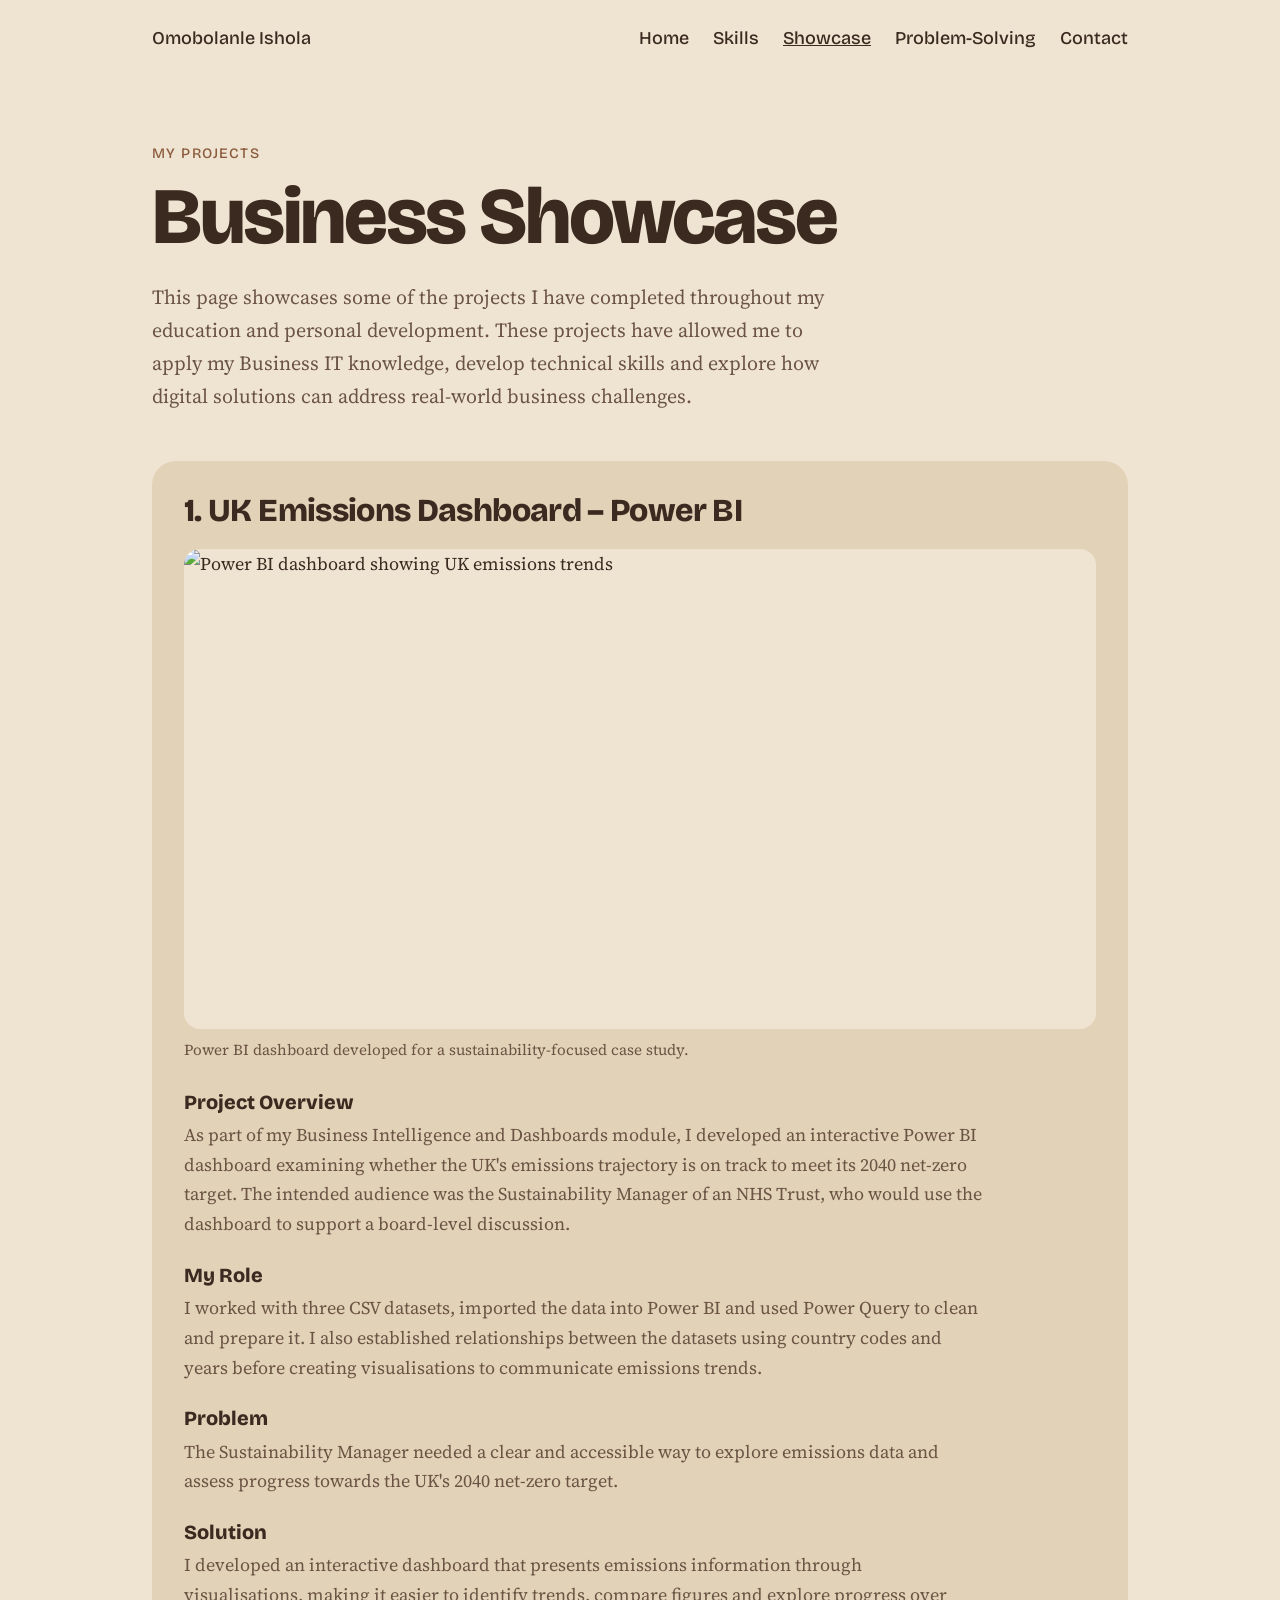
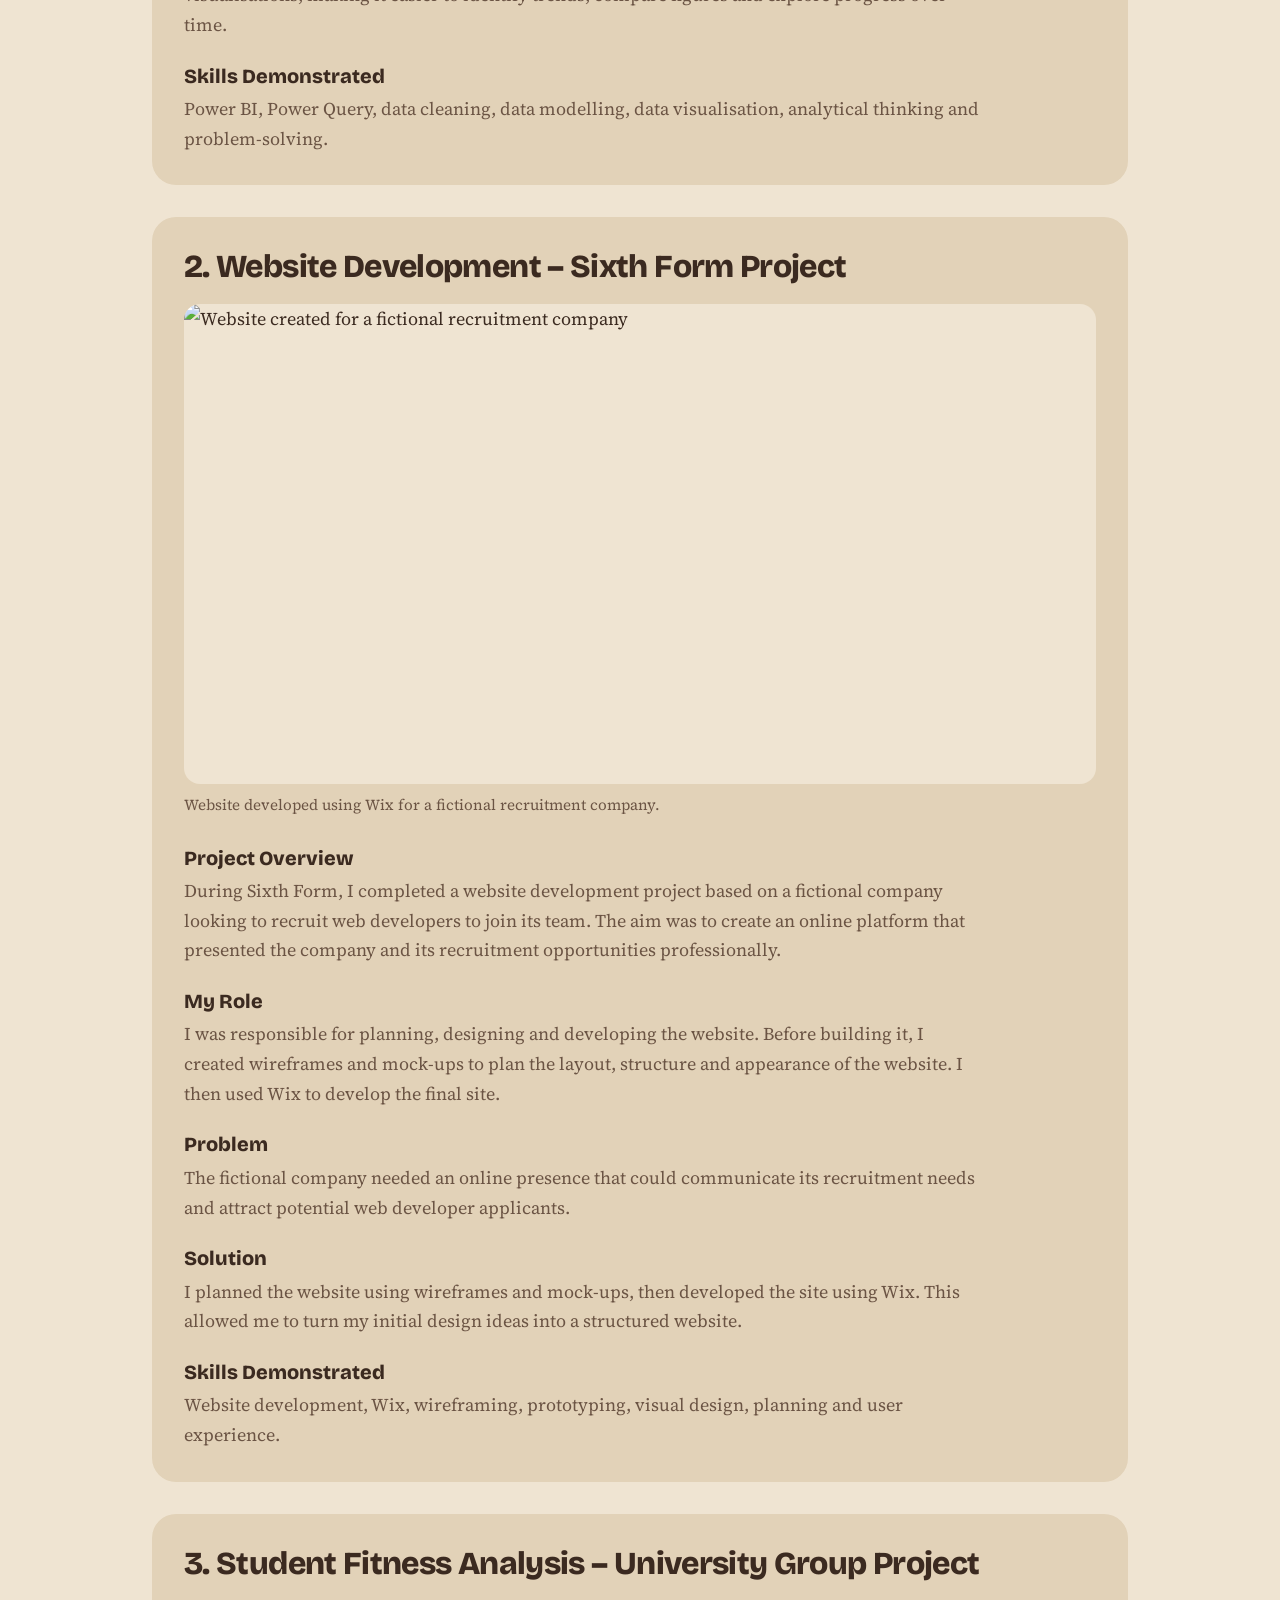
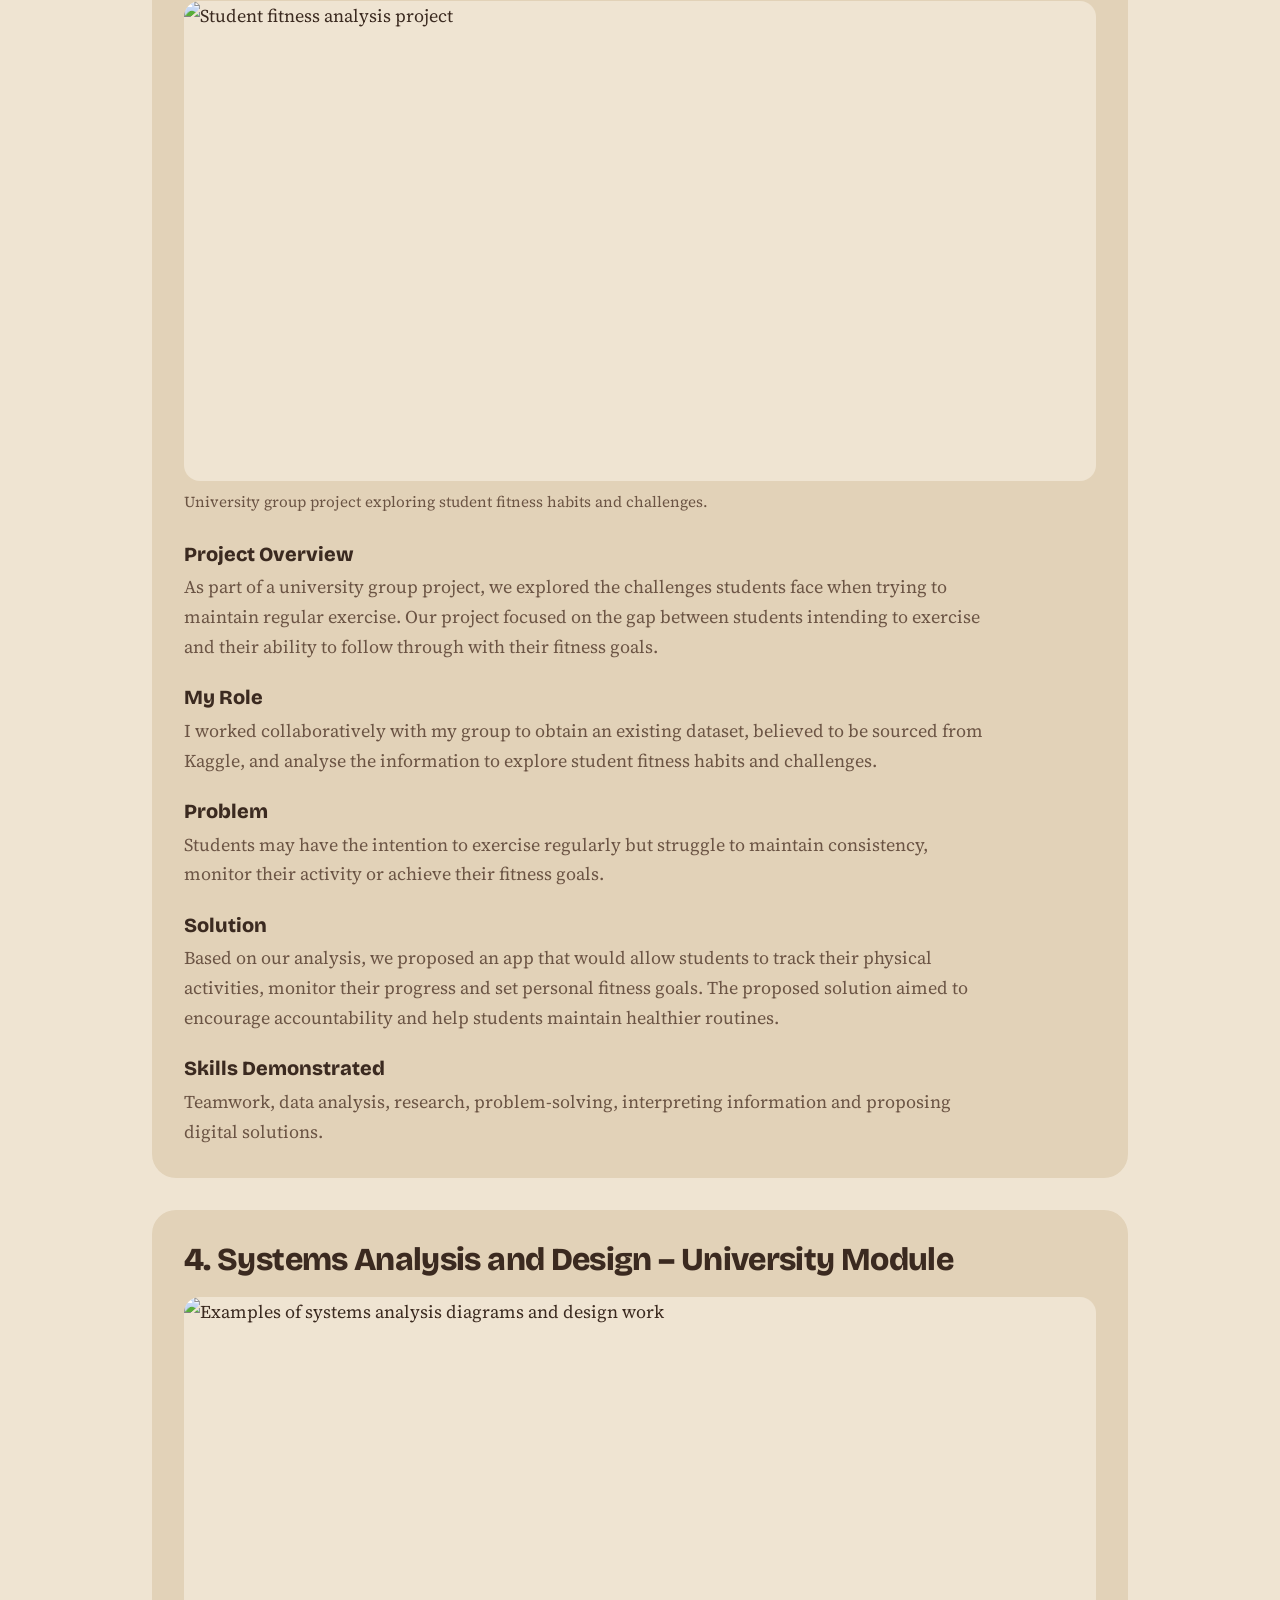
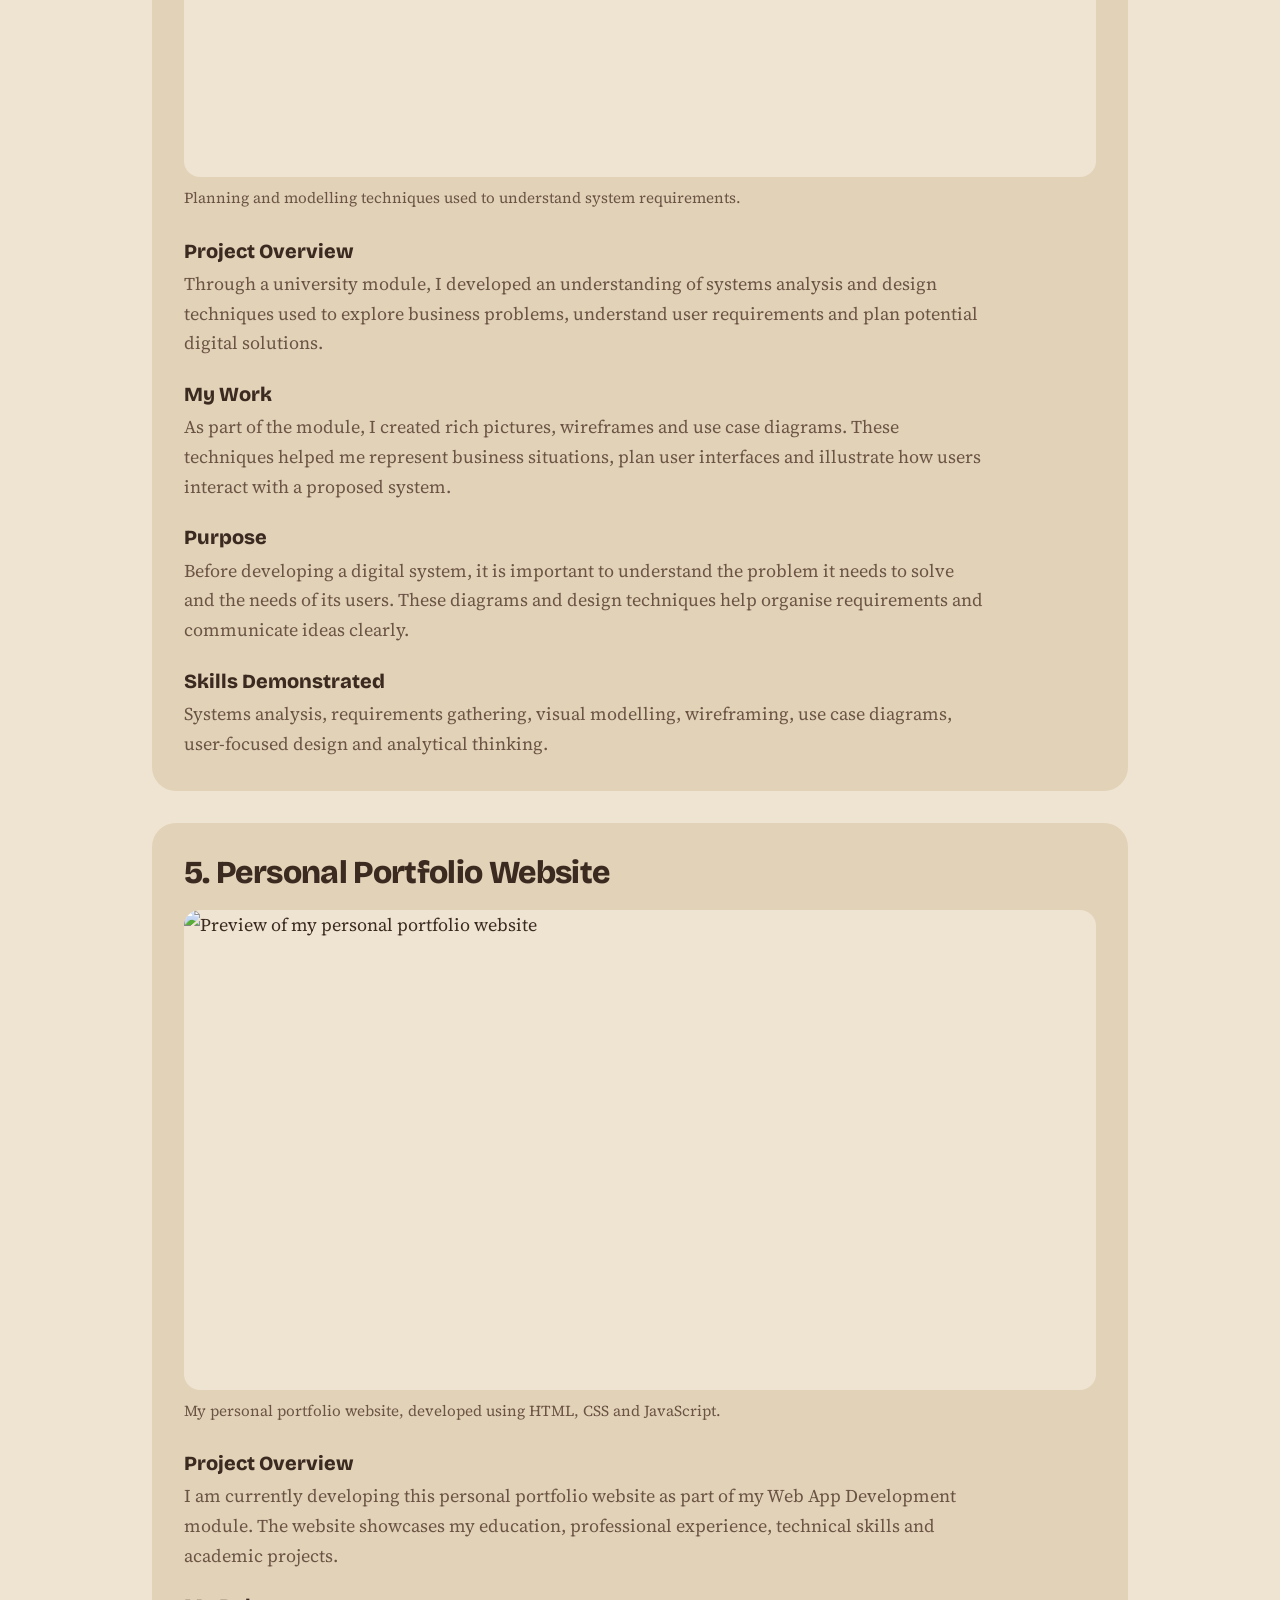
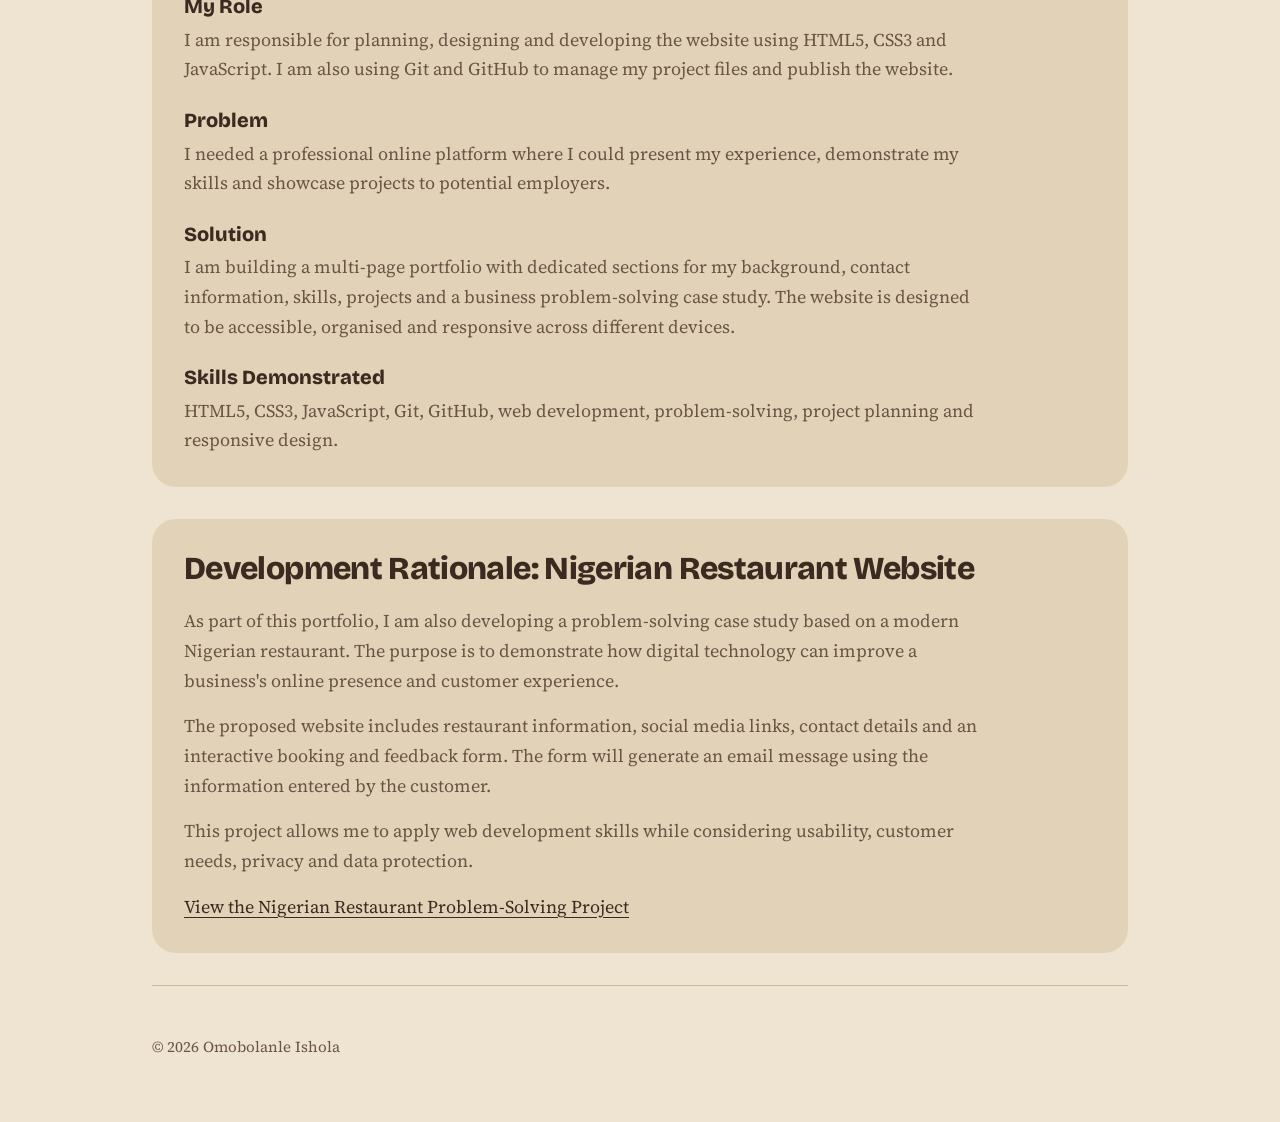
==== business-showcase.html @ e63791c3 "commit" ====
<!DOCTYPE html>
<html lang="en">
<head>
    <meta charset="UTF-8">
    <meta name="viewport" content="width=device-width, initial-scale=1.0">
    <meta name="description" content="A showcase of my Business IT projects, digital skills and development experience.">
    <title>Business Showcase | Omobolanle Ishola</title>
    <link rel="preconnect" href="https://fonts.googleapis.com">
    <link rel="preconnect" href="https://fonts.gstatic.com" crossorigin>
    <link rel="stylesheet" href="https://fonts.googleapis.com/css2?family=Bricolage+Grotesque:opsz,wght@12..96,500;12..96,800&amp;family=Source+Serif+4:opsz,wght@8..60,400;8..60,600&amp;display=swap">
    <link rel="stylesheet" href="css/style.css">
    <script src="js/portfolio.js" defer></script>
</head>

<body>
  <div class="wrap">

    <header class="site-header">
      <a href="index.html">Omobolanle Ishola</a>
      <nav aria-label="Main">
        <a href="index.html">Home</a>
        <a href="skills.html">Skills</a>
        <a href="business-showcase.html" aria-current="page">Showcase</a>
        <a href="problem-solving.html">Problem-Solving</a>
        <a href="contact.html">Contact</a>
      </nav>
    </header>

    <main class="showcase-page">

        <section class="showcase-intro">
            <p class="section-tag">MY PROJECTS</p>
            <h1>Business Showcase</h1>
            <p>
                This page showcases some of the projects I have completed
                throughout my education and personal development. These
                projects have allowed me to apply my Business IT knowledge,
                develop technical skills and explore how digital solutions
                can address real-world business challenges.
            </p>
        </section>

        <!-- PROJECT 1: POWER BI DASHBOARD -->
        <section class="project-card">
            <h2>1. UK Emissions Dashboard – Power BI</h2>

            <figure>
                <img src="images/emissions-dashboard.png"
                     alt="Power BI dashboard showing UK emissions trends">
                <figcaption>Power BI dashboard developed for a sustainability-focused case study.</figcaption>
            </figure>

            <h3>Project Overview</h3>
            <p>
                As part of my Business Intelligence and Dashboards module,
                I developed an interactive Power BI dashboard examining
                whether the UK's emissions trajectory is on track to meet
                its 2040 net-zero target. The intended audience was the
                Sustainability Manager of an NHS Trust, who would use the
                dashboard to support a board-level discussion.
            </p>

            <h3>My Role</h3>
            <p>
                I worked with three CSV datasets, imported the data into
                Power BI and used Power Query to clean and prepare it.
                I also established relationships between the datasets
                using country codes and years before creating visualisations
                to communicate emissions trends.
            </p>

            <h3>Problem</h3>
            <p>
                The Sustainability Manager needed a clear and accessible
                way to explore emissions data and assess progress towards
                the UK's 2040 net-zero target.
            </p>

            <h3>Solution</h3>
            <p>
                I developed an interactive dashboard that presents
                emissions information through visualisations, making it
                easier to identify trends, compare figures and explore
                progress over time.
            </p>

            <h3>Skills Demonstrated</h3>
            <p>
                Power BI, Power Query, data cleaning, data modelling,
                data visualisation, analytical thinking and problem-solving.
            </p>
        </section>


        <!-- PROJECT 2: SIXTH FORM WEBSITE -->
        <section class="project-card">
            <h2>2. Website Development – Sixth Form Project</h2>

            <figure>
                <img src="images/wix-website.png"
                     alt="Website created for a fictional recruitment company">
                <figcaption>Website developed using Wix for a fictional recruitment company.</figcaption>
            </figure>

            <h3>Project Overview</h3>
            <p>
                During Sixth Form, I completed a website development
                project based on a fictional company looking to recruit
                web developers to join its team. The aim was to create
                an online platform that presented the company and its
                recruitment opportunities professionally.
            </p>

            <h3>My Role</h3>
            <p>
                I was responsible for planning, designing and developing
                the website. Before building it, I created wireframes
                and mock-ups to plan the layout, structure and appearance
                of the website. I then used Wix to develop the final site.
            </p>

            <h3>Problem</h3>
            <p>
                The fictional company needed an online presence that
                could communicate its recruitment needs and attract
                potential web developer applicants.
            </p>

            <h3>Solution</h3>
            <p>
                I planned the website using wireframes and mock-ups,
                then developed the site using Wix. This allowed me to
                turn my initial design ideas into a structured website.
            </p>

            <h3>Skills Demonstrated</h3>
            <p>
                Website development, Wix, wireframing, prototyping,
                visual design, planning and user experience.
            </p>
        </section>


        <!-- PROJECT 3: STUDENT FITNESS ANALYSIS -->
        <section class="project-card">
            <h2>3. Student Fitness Analysis – University Group Project</h2>

            <figure>
                <img src="images/student-fitness-project.png"
                     alt="Student fitness analysis project">
                <figcaption>University group project exploring student fitness habits and challenges.</figcaption>
            </figure>

            <h3>Project Overview</h3>
            <p>
                As part of a university group project, we explored the
                challenges students face when trying to maintain regular
                exercise. Our project focused on the gap between students
                intending to exercise and their ability to follow through
                with their fitness goals.
            </p>

            <h3>My Role</h3>
            <p>
                I worked collaboratively with my group to obtain an
                existing dataset, believed to be sourced from Kaggle,
                and analyse the information to explore student fitness
                habits and challenges.
            </p>

            <h3>Problem</h3>
            <p>
                Students may have the intention to exercise regularly
                but struggle to maintain consistency, monitor their
                activity or achieve their fitness goals.
            </p>

            <h3>Solution</h3>
            <p>
                Based on our analysis, we proposed an app that would
                allow students to track their physical activities,
                monitor their progress and set personal fitness goals.
                The proposed solution aimed to encourage accountability
                and help students maintain healthier routines.
            </p>

            <h3>Skills Demonstrated</h3>
            <p>
                Teamwork, data analysis, research, problem-solving,
                interpreting information and proposing digital solutions.
            </p>
        </section>


        <!-- PROJECT 4: SYSTEMS ANALYSIS AND DESIGN -->
        <section class="project-card">
            <h2>4. Systems Analysis and Design – University Module</h2>

            <figure>
                <img src="images/systems-analysis.png"
                     alt="Examples of systems analysis diagrams and design work">
                <figcaption>Planning and modelling techniques used to understand system requirements.</figcaption>
            </figure>

            <h3>Project Overview</h3>
            <p>
                Through a university module, I developed an understanding
                of systems analysis and design techniques used to explore
                business problems, understand user requirements and plan
                potential digital solutions.
            </p>

            <h3>My Work</h3>
            <p>
                As part of the module, I created rich pictures, wireframes
                and use case diagrams. These techniques helped me
                represent business situations, plan user interfaces
                and illustrate how users interact with a proposed system.
            </p>

            <h3>Purpose</h3>
            <p>
                Before developing a digital system, it is important to
                understand the problem it needs to solve and the needs
                of its users. These diagrams and design techniques help
                organise requirements and communicate ideas clearly.
            </p>

            <h3>Skills Demonstrated</h3>
            <p>
                Systems analysis, requirements gathering, visual modelling,
                wireframing, use case diagrams, user-focused design
                and analytical thinking.
            </p>
        </section>


        <!-- PROJECT 5: PERSONAL PORTFOLIO -->
        <section class="project-card">
            <h2>5. Personal Portfolio Website</h2>

            <figure>
                <img src="images/portfolio-website.png"
                     alt="Preview of my personal portfolio website">
                <figcaption>My personal portfolio website, developed using HTML, CSS and JavaScript.</figcaption>
            </figure>

            <h3>Project Overview</h3>
            <p>
                I am currently developing this personal portfolio website
                as part of my Web App Development module. The website
                showcases my education, professional experience, technical
                skills and academic projects.
            </p>

            <h3>My Role</h3>
            <p>
                I am responsible for planning, designing and developing
                the website using HTML5, CSS3 and JavaScript. I am also
                using Git and GitHub to manage my project files and
                publish the website.
            </p>

            <h3>Problem</h3>
            <p>
                I needed a professional online platform where I could
                present my experience, demonstrate my skills and showcase
                projects to potential employers.
            </p>

            <h3>Solution</h3>
            <p>
                I am building a multi-page portfolio with dedicated
                sections for my background, contact information, skills,
                projects and a business problem-solving case study.
                The website is designed to be accessible, organised
                and responsive across different devices.
            </p>

            <h3>Skills Demonstrated</h3>
            <p>
                HTML5, CSS3, JavaScript, Git, GitHub, web development,
                problem-solving, project planning and responsive design.
            </p>
        </section>


        <!-- PROBLEM-SOLVING PAGE RATIONALE -->
        <section class="project-card">
            <h2>Development Rationale: Nigerian Restaurant Website</h2>

            <p>
                As part of this portfolio, I am also developing a
                problem-solving case study based on a modern Nigerian
                restaurant. The purpose is to demonstrate how digital
                technology can improve a business's online presence
                and customer experience.
            </p>

            <p>
                The proposed website includes restaurant information,
                social media links, contact details and an interactive
                booking and feedback form. The form will generate
                an email message using the information entered by
                the customer.
            </p>

            <p>
                This project allows me to apply web development skills
                while considering usability, customer needs, privacy
                and data protection.
            </p>

            <p>
                <a href="problem-solving.html">View the Nigerian Restaurant Problem-Solving Project</a>
            </p>
        </section>

    </main>

    <footer class="site-footer">
        <p>&copy; 2026 Omobolanle Ishola</p>
    </footer>

  </div>
</body>
</html>
---- css/style.css ----
/* ==========================================================
   style.css – shared stylesheet for all five pages
   Omobolanle Ishola – Web App Development portfolio
   Palette: brown and beige
   ========================================================== */

/* ---------- 1. Design tokens (colours and fonts) ---------- */
:root {
  --bg: #EFE4D2;      /* beige page background */
  --panel: #E2D2B8;   /* darker beige for highlighted blocks */
  --ink: #3B2A20;     /* dark brown text */
  --muted: #6B5444;   /* mid brown for secondary text */
  --line: #CDB99A;    /* tan dividers */
  --accent: #8B5A3C;  /* warm brown for hover and highlights */
  --display: "Bricolage Grotesque", "Helvetica Neue", Arial, sans-serif;
  --body: "Source Serif 4", Georgia, serif;
}

/* ---------- 2. Base styles ---------- */
*, *::before, *::after { box-sizing: border-box; }
html { scroll-behavior: smooth; }
body {
  margin: 0;
  background: var(--bg);
  color: var(--ink);
  font-family: var(--body);
  font-size: 1.125rem;
  line-height: 1.65;
}
a { color: inherit; }
/* Visible keyboard focus for accessibility */
a:focus-visible { outline: 3px solid var(--accent); outline-offset: 3px; }

/* Centred content column used on every page */
.wrap { max-width: 64rem; margin: 0 auto; padding: 0 1.5rem; }

/* ---------- 3. Header and navigation ---------- */
.site-header {
  display: flex;
  flex-wrap: wrap;
  justify-content: space-between;
  align-items: center;
  gap: 0.75rem 1.5rem;
  padding: 1.5rem 0;
  font-family: var(--display);
  font-weight: 500;
}
.site-header nav { display: flex; flex-wrap: wrap; gap: 0.5rem 1.5rem; }
.site-header a { text-decoration: none; }
.site-header a:hover,
.site-header a[aria-current="page"] { text-decoration: underline; }

/* ---------- 4. Hero (top of Home page) ---------- */
.hero {
  display: grid;
  grid-template-columns: 1.4fr 1fr;
  gap: 3rem;
  align-items: center;
  padding: 4rem 0 5rem;
}
.hero h1 {
  font-family: var(--display);
  font-weight: 800;
  font-size: clamp(2.75rem, 8vw, 5.75rem);
  line-height: 1;
  letter-spacing: -0.03em;
  margin: 0 0 1.5rem;
}
.hero p { max-width: 34rem; margin: 0 0 2rem; color: var(--muted); font-size: 1.25rem; }

/* Portrait: brown circle behind a rounded photo */
.portrait { position: relative; height: 0; padding-bottom: 100%; }
.portrait::before {
  content: "";
  position: absolute;
  top: 0; left: 0; right: 0; bottom: 0;
  background: var(--accent);
  border-radius: 50%;
}
.portrait img {
  position: absolute;
  top: 8%; left: 8%;
  width: 86%; height: 86%;
  object-fit: cover;
  border-radius: 1.5rem;
}

/* ---------- 5. Buttons ---------- */
.btn {
  display: inline-block;
  font-family: var(--display);
  font-weight: 500;
  font-size: 1rem;
  background: var(--ink);
  color: var(--bg);
  padding: 0.85rem 1.5rem;
  border-radius: 999px;
  text-decoration: none;
}
.btn:hover { background: var(--accent); }
.btn-alt { background: transparent; color: var(--ink); border: 2px solid var(--ink); margin-left: 0.5rem; }
.btn-alt:hover { background: var(--panel); }

/* ---------- 6. Content sections ---------- */
section { padding: 3.5rem 0; border-top: 1px solid var(--line); }
h2 {
  font-family: var(--display);
  font-weight: 800;
  font-size: 2rem;
  line-height: 1.1;
  letter-spacing: -0.02em;
  margin: 0;
}
/* Two-column layout: heading on the left, content on the right */
.cols { display: grid; grid-template-columns: 1fr 2fr; gap: 3rem; }
.cols p { max-width: 38rem; margin: 0 0 1rem; }
.cols p:last-child { margin-bottom: 0; }

/* Interests list */
.item-list { list-style: none; margin: 0; padding: 0; }
.item-list li { padding: 1.25rem 0; border-bottom: 1px solid var(--line); }
.item-list li:first-child { padding-top: 0; }
.item-list li:last-child { border-bottom: 0; padding-bottom: 0; }
.item-list h3 { font-family: var(--display); font-weight: 800; font-size: 1.35rem; line-height: 1.2; margin: 0 0 0.4rem; }
.item-list p { margin: 0; color: var(--muted); }

/* Call-to-action block at the bottom of the Home page */
.cta { background: var(--panel); border-radius: 1.5rem; padding: 2.5rem; margin: 1rem 0 4rem; border-top: 0; }
.cta h2 { margin-bottom: 0.75rem; }
.cta p { margin: 0 0 1.5rem; max-width: 34rem; color: var(--muted); }

/* ---------- 7. Footer ---------- */
.site-footer { padding: 2rem 0 3rem; color: var(--muted); font-size: 0.95rem; border-top: 1px solid var(--line); }

/* ---------- 8. Responsive layout (phones and small tablets) ---------- */
@media (max-width: 760px) {
  .hero, .cols { grid-template-columns: 1fr; gap: 1.5rem; }
  .hero { padding-top: 2rem; }
  .portrait { max-width: 20rem; width: 100%; }
  .btn-alt { margin: 0.75rem 0 0; }
  .cta { padding: 1.75rem; }
}

/* Respect users who prefer reduced motion */
@media (prefers-reduced-motion: reduce) {
  html { scroll-behavior: auto; }
}

/* ==========================================================
   9. Problem-Solving page: restaurant case study
   ========================================================== */

/* Restaurant intro banner */
.brand-banner { display: flex; align-items: center; gap: 1.5rem; padding: 3rem 0 2.5rem; }
.brand-banner img { width: 6rem; height: 6rem; flex-shrink: 0; }
.brand-banner h1 { font-family: var(--display); font-weight: 800; font-size: clamp(2rem, 6vw, 3.5rem); line-height: 1.05; letter-spacing: -0.02em; margin: 0; }
.brand-banner p { margin: 0.5rem 0 0; color: var(--muted); }

/* Goals list and dietary tags */
.plain-list { margin: 0 0 1rem; padding-left: 1.25rem; max-width: 38rem; }
.price { font-family: var(--display); font-weight: 500; color: var(--accent); }
.tag { display: inline-block; font-family: var(--display); font-size: 0.8rem; font-weight: 500; border: 1px solid var(--ink); border-radius: 999px; padding: 0 0.6rem; margin-right: 0.35rem; }
.subhead { font-family: var(--display); font-weight: 800; font-size: 1.35rem; margin: 0 0 0.75rem; }

/* Contact details and social links */
.details { margin: 0 0 1.5rem; }
.details dt { font-family: var(--display); font-weight: 500; }
.details dd { margin: 0 0 0.75rem; }
.social-links { list-style: none; margin: 0; padding: 0; display: flex; flex-wrap: wrap; gap: 0.75rem; }

/* Booking / feedback / enquiry form */
.form-panel { background: var(--panel); border-radius: 1.5rem; padding: 2rem; }
.form-panel label, .form-panel legend { display: block; font-family: var(--display); font-weight: 500; margin-bottom: 0.3rem; }
.form-panel input[type="text"], .form-panel input[type="email"], .form-panel input[type="date"],
.form-panel input[type="number"], .form-panel select, .form-panel textarea {
  width: 100%;
  font-family: var(--body);
  font-size: 1rem;
  color: var(--ink);
  background: var(--bg);
  border: 2px solid var(--ink);
  border-radius: 0.5rem;
  padding: 0.6rem 0.75rem;
}
.form-panel input:focus-visible, .form-panel select:focus-visible, .form-panel textarea:focus-visible { outline: 3px solid var(--accent); outline-offset: 2px; }
.field { margin-bottom: 1.25rem; }
.field-row { display: grid; grid-template-columns: repeat(3, 1fr); gap: 1rem; }
.check { display: flex; gap: 0.75rem; align-items: flex-start; }
.check input { margin-top: 0.45rem; }
.check label { font-family: var(--body); font-weight: 400; }
.form-errors { background: var(--bg); border: 2px solid var(--accent); border-radius: 0.5rem; padding: 0.75rem 1rem; margin-bottom: 1.25rem; }
.form-errors ul { margin: 0.4rem 0 0; padding-left: 1.25rem; }
.preview { background: var(--bg); border-radius: 0.5rem; padding: 1rem; white-space: pre-wrap; font-size: 0.95rem; margin-top: 1.25rem; }
button.btn { border: 0; cursor: pointer; }

/* Cookie reminder banner */
.cookie-banner { position: fixed; left: 0; right: 0; bottom: 0; background: var(--ink); color: var(--bg); padding: 1rem 1.5rem; z-index: 10; }
.cookie-banner .inner { max-width: 64rem; margin: 0 auto; display: flex; flex-wrap: wrap; gap: 1rem; align-items: center; justify-content: space-between; }
.cookie-banner p { margin: 0; font-size: 1rem; flex: 1 1 20rem; }
.cookie-banner button { font-family: var(--display); font-weight: 500; background: var(--bg); color: var(--ink); border: 0; border-radius: 999px; padding: 0.6rem 1.25rem; cursor: pointer; }
.cookie-banner[hidden] { display: none; }

@media (max-width: 760px) {
  .field-row { grid-template-columns: 1fr; }
  .brand-banner { flex-direction: column; align-items: flex-start; }
  .form-panel { padding: 1.25rem; }
}

/* Make sure the hidden attribute always hides an element, even one with a display rule */
[hidden] { display: none; }

/* ---------- 10. Skills page ---------- */
.skills-intro {
  padding: 4rem 0 5rem;
  border-top: 0;
}
.skills-intro .section-tag {
  margin: 0 0 0.75rem;
  color: var(--accent);
  font-family: var(--display);
  font-size: 0.9rem;
  font-weight: 500;
  letter-spacing: 0.08em;
}
.skills-intro h1 {
  margin: 0 0 1.5rem;
  font-family: var(--display);
  font-size: clamp(2.75rem, 8vw, 5rem);
  font-weight: 800;
  letter-spacing: -0.03em;
  line-height: 1;
}
.skills-intro > p:last-child {
  max-width: 42rem;
  margin: 0;
  color: var(--muted);
  font-size: 1.25rem;
}
.skills-section > h2 { margin-bottom: 1.5rem; }
.section-description { max-width: 38rem; margin: -0.5rem 0 1.5rem; color: var(--muted); }
.qualification-card,
.experience-card {
  padding: 1.5rem 0;
  border-bottom: 1px solid var(--line);
}
.qualification-card:first-of-type,
.experience-card:first-of-type { padding-top: 0; }
.qualification-card:last-child,
.experience-card:last-child { padding-bottom: 0; border-bottom: 0; }
.qualification-card h3,
.experience-card h3,
.certificate-card h3,
.technical-card h3 {
  margin: 0 0 0.4rem;
  font-family: var(--display);
  font-size: 1.35rem;
  font-weight: 800;
  line-height: 1.2;
}
.qualification-place { margin: 0 0 0.6rem; color: var(--accent); font-family: var(--display); font-size: 1rem; }
.qualification-card p:last-child,
.experience-card p:last-child { max-width: 42rem; margin-bottom: 0; color: var(--muted); }
.certificate-grid,
.technical-grid {
  display: grid;
  grid-template-columns: repeat(3, minmax(0, 1fr));
  gap: 1.25rem;
}
.certificate-card,
.technical-card {
  overflow: hidden;
  border-radius: 1rem;
  background: var(--panel);
}
.certificate-card { padding-bottom: 1.25rem; }
.certificate-card img {
  display: block;
  width: 100%;
  aspect-ratio: 4 / 3;
  object-fit: contain;
  background: var(--bg);
}
.certificate-card h3,
.certificate-card p,
.technical-card h3,
.technical-card p { margin-right: 1.25rem; margin-left: 1.25rem; }
.certificate-card h3,
.technical-card h3 { margin-top: 1.1rem; }
.certificate-card p,
.technical-card p { margin-top: 0.4rem; margin-bottom: 0; color: var(--muted); }
.technical-grid { grid-template-columns: repeat(2, minmax(0, 1fr)); }
.technical-card { padding: 0.25rem 0 1.25rem; }

/* Section reveal is enabled by portfolio.js and remains visible without JavaScript. */
.js .reveal {
  opacity: 0;
  transform: translateY(1rem);
  transition: opacity 500ms ease, transform 500ms ease;
}
.js .reveal.is-visible { opacity: 1; transform: none; }

@media (max-width: 760px) {
  .skills-intro { padding-top: 2rem; }
  .certificate-grid,
  .technical-grid { grid-template-columns: 1fr; }
}

@media (prefers-reduced-motion: reduce) {
  .js .reveal { opacity: 1; transform: none; transition: none; }
}

/* ---------- 11. Contact page ---------- */
.contact-intro {
  padding: 4rem 0 3rem;
  border-top: 0;
}
.contact-intro .section-tag {
  margin: 0 0 0.75rem;
  color: var(--accent);
  font-family: var(--display);
  font-size: 0.9rem;
  font-weight: 500;
  letter-spacing: 0.08em;
}
.contact-intro h1 {
  margin: 0 0 1.5rem;
  font-family: var(--display);
  font-size: clamp(2.75rem, 8vw, 5rem);
  font-weight: 800;
  letter-spacing: -0.03em;
  line-height: 1;
}
.contact-intro > p:last-child {
  max-width: 42rem;
  margin: 0;
  color: var(--muted);
  font-size: 1.25rem;
}
.contact-container {
  display: grid;
  grid-template-columns: repeat(3, minmax(0, 1fr));
  gap: 1.25rem;
  padding: 1rem 0 3.5rem;
  border-top: 0;
}
.contact-card {
  padding: 1.75rem;
  border-radius: 1rem;
  background: var(--panel);
}
.contact-icon {
  display: grid;
  width: 3rem;
  height: 3rem;
  margin-bottom: 1.25rem;
  place-items: center;
  border-radius: 50%;
  background: var(--ink);
  color: var(--bg);
  font-family: var(--display);
  font-size: 1.15rem;
  font-weight: 800;
}
.contact-card h2 {
  margin-bottom: 0.5rem;
  font-size: 1.5rem;
}
.contact-card p {
  min-height: 3.3em;
  margin: 0 0 1rem;
  color: var(--muted);
}
.contact-card a {
  display: inline-block;
  color: var(--ink);
  font-family: var(--display);
  font-weight: 500;
  text-underline-offset: 0.2em;
}
.contact-card a:hover { color: var(--accent); }
.contact-message {
  margin: 0 0 4rem;
  padding: 2.5rem;
  border-top: 0;
  border-radius: 1.5rem;
  background: var(--panel);
}
.contact-message h2 { margin-bottom: 0.75rem; }
.contact-message p { max-width: 38rem; margin: 0; color: var(--muted); }

@media (max-width: 760px) {
  .contact-intro { padding-top: 2rem; }
  .contact-container { grid-template-columns: 1fr; gap: 1rem; }
  .contact-card p { min-height: 0; }
  .contact-message { margin-bottom: 2.5rem; padding: 1.75rem; }
}

/* ---------- 12. Business showcase page ---------- */
.showcase-intro {
  padding: 4rem 0 3rem;
  border-top: 0;
}
.showcase-intro .section-tag {
  margin: 0 0 0.75rem;
  color: var(--accent);
  font-family: var(--display);
  font-size: 0.9rem;
  font-weight: 500;
  letter-spacing: 0.08em;
}
.showcase-intro h1 {
  margin: 0 0 1.5rem;
  font-family: var(--display);
  font-size: clamp(2.75rem, 8vw, 5rem);
  font-weight: 800;
  letter-spacing: -0.03em;
  line-height: 1;
}
.showcase-intro > p:last-child {
  max-width: 42rem;
  margin: 0;
  color: var(--muted);
  font-size: 1.25rem;
}
.project-card {
  margin: 0 0 2rem;
  padding: 2rem;
  border: 0;
  border-radius: 1.5rem;
  background: var(--panel);
}
.project-card > h2 {
  margin-bottom: 1.25rem;
  font-size: clamp(1.5rem, 4vw, 2rem);
}
.project-card figure { margin: 0 0 1.75rem; }
.project-card figure img {
  display: block;
  width: 100%;
  max-height: 30rem;
  aspect-ratio: 16 / 9;
  border-radius: 1rem;
  background: var(--bg);
  object-fit: cover;
}
.project-card figcaption { margin-top: 0.5rem; color: var(--muted); font-size: 0.95rem; }
.project-card h3 {
  margin: 1.5rem 0 0.4rem;
  font-family: var(--display);
  font-size: 1.25rem;
  font-weight: 800;
  line-height: 1.2;
}
.project-card p { max-width: 50rem; margin: 0 0 1rem; color: var(--muted); }
.project-card > p:last-child { margin-bottom: 0; }
.project-card a { color: var(--ink); text-underline-offset: 0.2em; }
.project-card a:hover { color: var(--accent); }

@media (max-width: 760px) {
  .showcase-intro { padding-top: 2rem; }
  .project-card { margin-bottom: 1.25rem; padding: 1.25rem; border-radius: 1rem; }
  .project-card figure img { aspect-ratio: 4 / 3; }
}
/* ==========================================================
   style.css – shared stylesheet for all five pages
   Omobolanle Ishola – Web App Development portfolio
   Palette: brown and beige
   ========================================================== */

/* ---------- 1. Design tokens (colours and fonts) ---------- */
:root {
  --bg: #EFE4D2;      /* beige page background */
  --panel: #E2D2B8;   /* darker beige for highlighted blocks */
  --ink: #3B2A20;     /* dark brown text */
  --muted: #6B5444;   /* mid brown for secondary text */
  --line: #CDB99A;    /* tan dividers */
  --accent: #8B5A3C;  /* warm brown for hover and highlights */
  --display: "Bricolage Grotesque", "Helvetica Neue", Arial, sans-serif;
  --body: "Source Serif 4", Georgia, serif;
}

/* ---------- 2. Base styles ---------- */
*, *::before, *::after { box-sizing: border-box; }
html { scroll-behavior: smooth; }
body {
  margin: 0;
  background: var(--bg);
  color: var(--ink);
  font-family: var(--body);
  font-size: 1.125rem;
  line-height: 1.65;
}
a { color: inherit; }
/* Visible keyboard focus for accessibility */
a:focus-visible { outline: 3px solid var(--accent); outline-offset: 3px; }

/* Centred content column used on every page */
.wrap { max-width: 64rem; margin: 0 auto; padding: 0 1.5rem; }

/* ---------- 3. Header and navigation ---------- */
.site-header {
  display: flex;
  flex-wrap: wrap;
  justify-content: space-between;
  align-items: center;
  gap: 0.75rem 1.5rem;
  padding: 1.5rem 0;
  font-family: var(--display);
  font-weight: 500;
}
.site-header nav { display: flex; flex-wrap: wrap; gap: 0.5rem 1.5rem; }
.site-header a { text-decoration: none; }
.site-header a:hover,
.site-header a[aria-current="page"] { text-decoration: underline; }

/* ---------- 4. Hero (top of Home page) ---------- */
.hero {
  display: grid;
  grid-template-columns: 1.4fr 1fr;
  gap: 3rem;
  align-items: center;
  padding: 4rem 0 5rem;
}
.hero h1 {
  font-family: var(--display);
  font-weight: 800;
  font-size: clamp(2.75rem, 8vw, 5.75rem);
  line-height: 1;
  letter-spacing: -0.03em;
  margin: 0 0 1.5rem;
}
.hero p { max-width: 34rem; margin: 0 0 2rem; color: var(--muted); font-size: 1.25rem; }

/* Portrait: brown circle behind a rounded photo */
.portrait { position: relative; height: 0; padding-bottom: 100%; }
.portrait::before {
  content: "";
  position: absolute;
  top: 0; left: 0; right: 0; bottom: 0;
  background: var(--accent);
  border-radius: 50%;
}
.portrait img {
  position: absolute;
  top: 8%; left: 8%;
  width: 86%; height: 86%;
  object-fit: cover;
  border-radius: 1.5rem;
}

/* ---------- 5. Buttons ---------- */
.btn {
  display: inline-block;
  font-family: var(--display);
  font-weight: 500;
  font-size: 1rem;
  background: var(--ink);
  color: var(--bg);
  padding: 0.85rem 1.5rem;
  border-radius: 999px;
  text-decoration: none;
}
.btn:hover { background: var(--accent); }
.btn-alt { background: transparent; color: var(--ink); border: 2px solid var(--ink); margin-left: 0.5rem; }
.btn-alt:hover { background: var(--panel); }

/* ---------- 6. Content sections ---------- */
section { padding: 3.5rem 0; border-top: 1px solid var(--line); }
h2 {
  font-family: var(--display);
  font-weight: 800;
  font-size: 2rem;
  line-height: 1.1;
  letter-spacing: -0.02em;
  margin: 0;
}
/* Two-column layout: heading on the left, content on the right */
.cols { display: grid; grid-template-columns: 1fr 2fr; gap: 3rem; }
.cols p { max-width: 38rem; margin: 0 0 1rem; }
.cols p:last-child { margin-bottom: 0; }

/* Interests list */
.item-list { list-style: none; margin: 0; padding: 0; }
.item-list li { padding: 1.25rem 0; border-bottom: 1px solid var(--line); }
.item-list li:first-child { padding-top: 0; }
.item-list li:last-child { border-bottom: 0; padding-bottom: 0; }
.item-list h3 { font-family: var(--display); font-weight: 800; font-size: 1.35rem; line-height: 1.2; margin: 0 0 0.4rem; }
.item-list p { margin: 0; color: var(--muted); }

/* Call-to-action block at the bottom of the Home page */
.cta { background: var(--panel); border-radius: 1.5rem; padding: 2.5rem; margin: 1rem 0 4rem; border-top: 0; }
.cta h2 { margin-bottom: 0.75rem; }
.cta p { margin: 0 0 1.5rem; max-width: 34rem; color: var(--muted); }

/* ---------- 7. Footer ---------- */
.site-footer { padding: 2rem 0 3rem; color: var(--muted); font-size: 0.95rem; border-top: 1px solid var(--line); }

/* ---------- 8. Responsive layout (phones and small tablets) ---------- */
@media (max-width: 760px) {
  .hero, .cols { grid-template-columns: 1fr; gap: 1.5rem; }
  .hero { padding-top: 2rem; }
  .portrait { max-width: 20rem; width: 100%; }
  .btn-alt { margin: 0.75rem 0 0; }
  .cta { padding: 1.75rem; }
}

/* Respect users who prefer reduced motion */
@media (prefers-reduced-motion: reduce) {
  html { scroll-behavior: auto; }
}

/* ==========================================================
   9. Problem-Solving page: restaurant case study
   ========================================================== */

/* Restaurant intro banner */
.brand-banner { display: flex; align-items: center; gap: 1.5rem; padding: 3rem 0 2.5rem; }
.brand-banner img { width: 6rem; height: 6rem; flex-shrink: 0; }
.brand-banner h1 { font-family: var(--display); font-weight: 800; font-size: clamp(2rem, 6vw, 3.5rem); line-height: 1.05; letter-spacing: -0.02em; margin: 0; }
.brand-banner p { margin: 0.5rem 0 0; color: var(--muted); }

/* Goals list and dietary tags */
.plain-list { margin: 0 0 1rem; padding-left: 1.25rem; max-width: 38rem; }
.price { font-family: var(--display); font-weight: 500; color: var(--accent); }
.tag { display: inline-block; font-family: var(--display); font-size: 0.8rem; font-weight: 500; border: 1px solid var(--ink); border-radius: 999px; padding: 0 0.6rem; margin-right: 0.35rem; }
.subhead { font-family: var(--display); font-weight: 800; font-size: 1.35rem; margin: 0 0 0.75rem; }

/* Contact details and social links */
.details { margin: 0 0 1.5rem; }
.details dt { font-family: var(--display); font-weight: 500; }
.details dd { margin: 0 0 0.75rem; }
.social-links { list-style: none; margin: 0; padding: 0; display: flex; flex-wrap: wrap; gap: 0.75rem; }

/* Booking / feedback / enquiry form */
.form-panel { background: var(--panel); border-radius: 1.5rem; padding: 2rem; }
.form-panel label, .form-panel legend { display: block; font-family: var(--display); font-weight: 500; margin-bottom: 0.3rem; }
.form-panel input[type="text"], .form-panel input[type="email"], .form-panel input[type="date"],
.form-panel input[type="number"], .form-panel select, .form-panel textarea {
  width: 100%;
  font-family: var(--body);
  font-size: 1rem;
  color: var(--ink);
  background: var(--bg);
  border: 2px solid var(--ink);
  border-radius: 0.5rem;
  padding: 0.6rem 0.75rem;
}
.form-panel input:focus-visible, .form-panel select:focus-visible, .form-panel textarea:focus-visible { outline: 3px solid var(--accent); outline-offset: 2px; }
.field { margin-bottom: 1.25rem; }
.field-row { display: grid; grid-template-columns: repeat(3, 1fr); gap: 1rem; }
.check { display: flex; gap: 0.75rem; align-items: flex-start; }
.check input { margin-top: 0.45rem; }
.check label { font-family: var(--body); font-weight: 400; }
.form-errors { background: var(--bg); border: 2px solid var(--accent); border-radius: 0.5rem; padding: 0.75rem 1rem; margin-bottom: 1.25rem; }
.form-errors ul { margin: 0.4rem 0 0; padding-left: 1.25rem; }
.preview { background: var(--bg); border-radius: 0.5rem; padding: 1rem; white-space: pre-wrap; font-size: 0.95rem; margin-top: 1.25rem; }
button.btn { border: 0; cursor: pointer; }

/* Cookie reminder banner */
.cookie-banner { position: fixed; left: 0; right: 0; bottom: 0; background: var(--ink); color: var(--bg); padding: 1rem 1.5rem; z-index: 10; }
.cookie-banner .inner { max-width: 64rem; margin: 0 auto; display: flex; flex-wrap: wrap; gap: 1rem; align-items: center; justify-content: space-between; }
.cookie-banner p { margin: 0; font-size: 1rem; flex: 1 1 20rem; }
.cookie-banner button { font-family: var(--display); font-weight: 500; background: var(--bg); color: var(--ink); border: 0; border-radius: 999px; padding: 0.6rem 1.25rem; cursor: pointer; }
.cookie-banner[hidden] { display: none; }

@media (max-width: 760px) {
  .field-row { grid-template-columns: 1fr; }
  .brand-banner { flex-direction: column; align-items: flex-start; }
  .form-panel { padding: 1.25rem; }
}

/* Make sure the hidden attribute always hides an element, even one with a display rule */
[hidden] { display: none; }
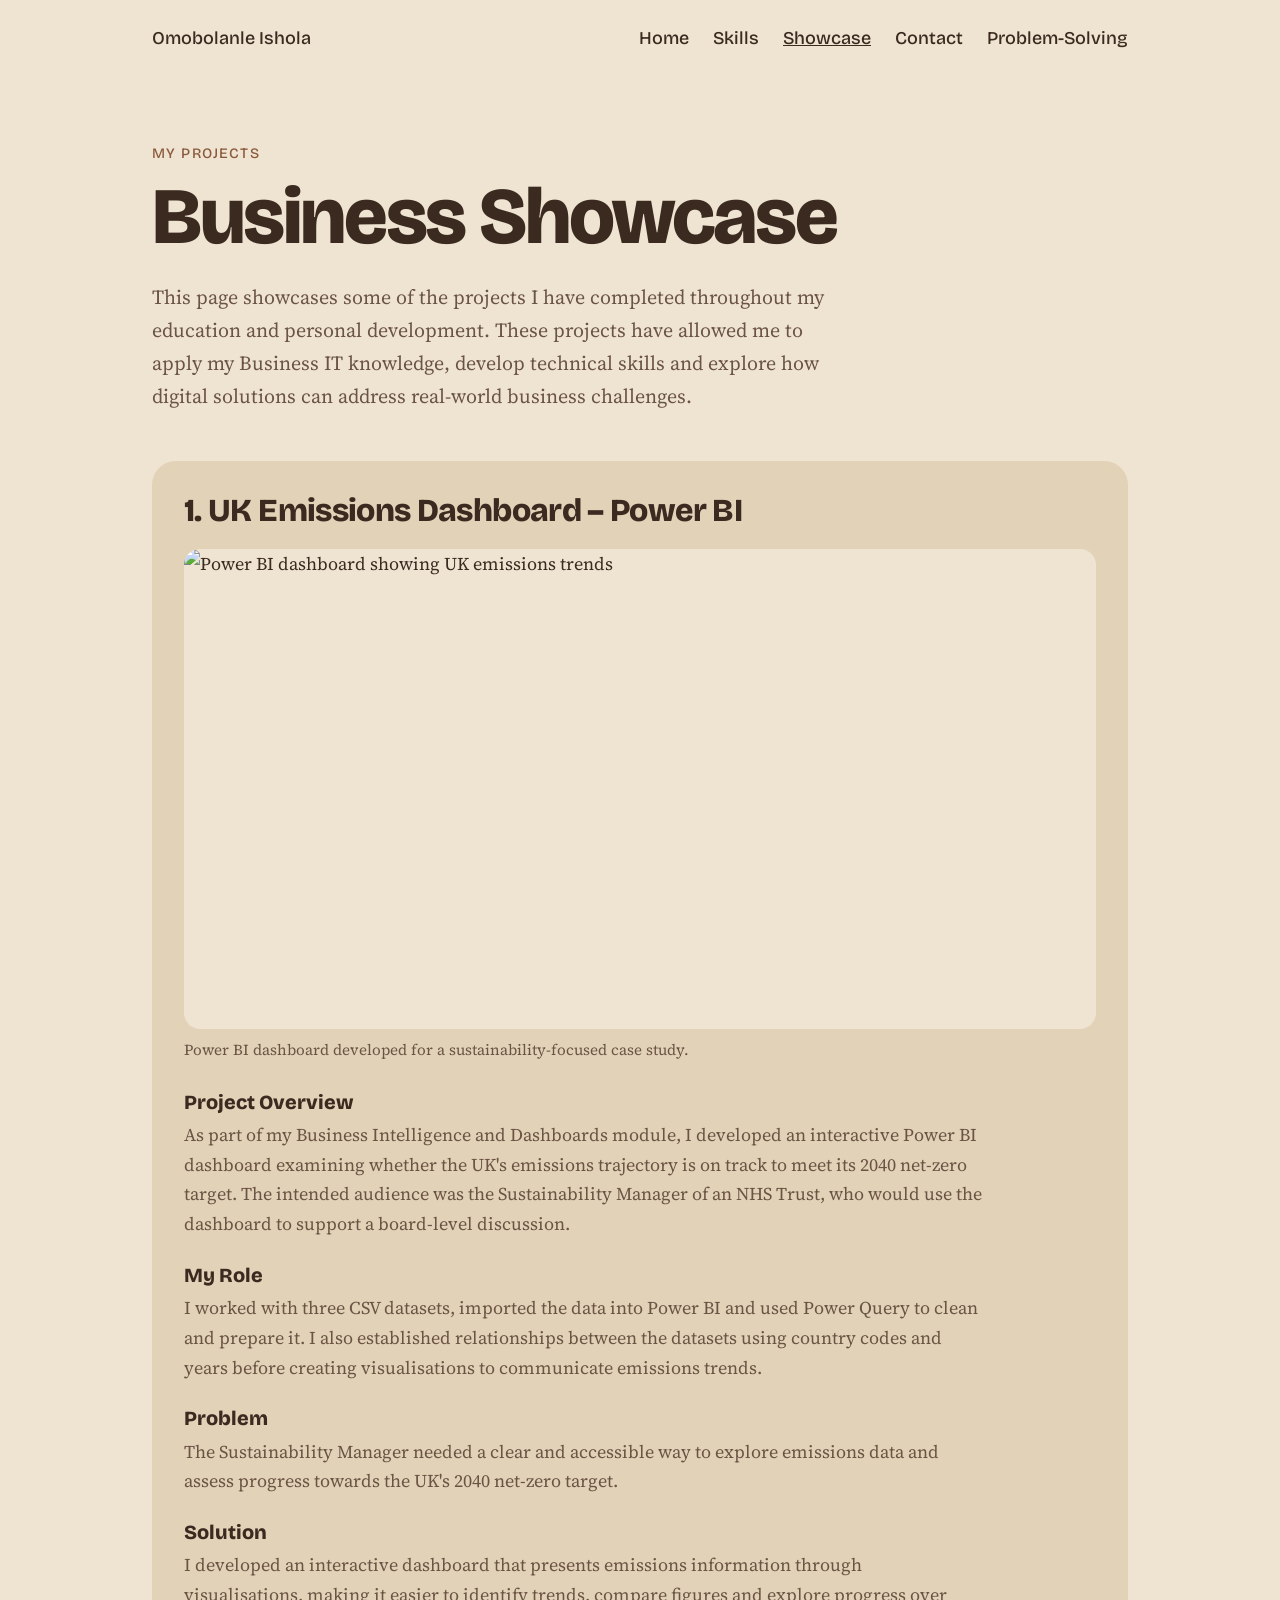
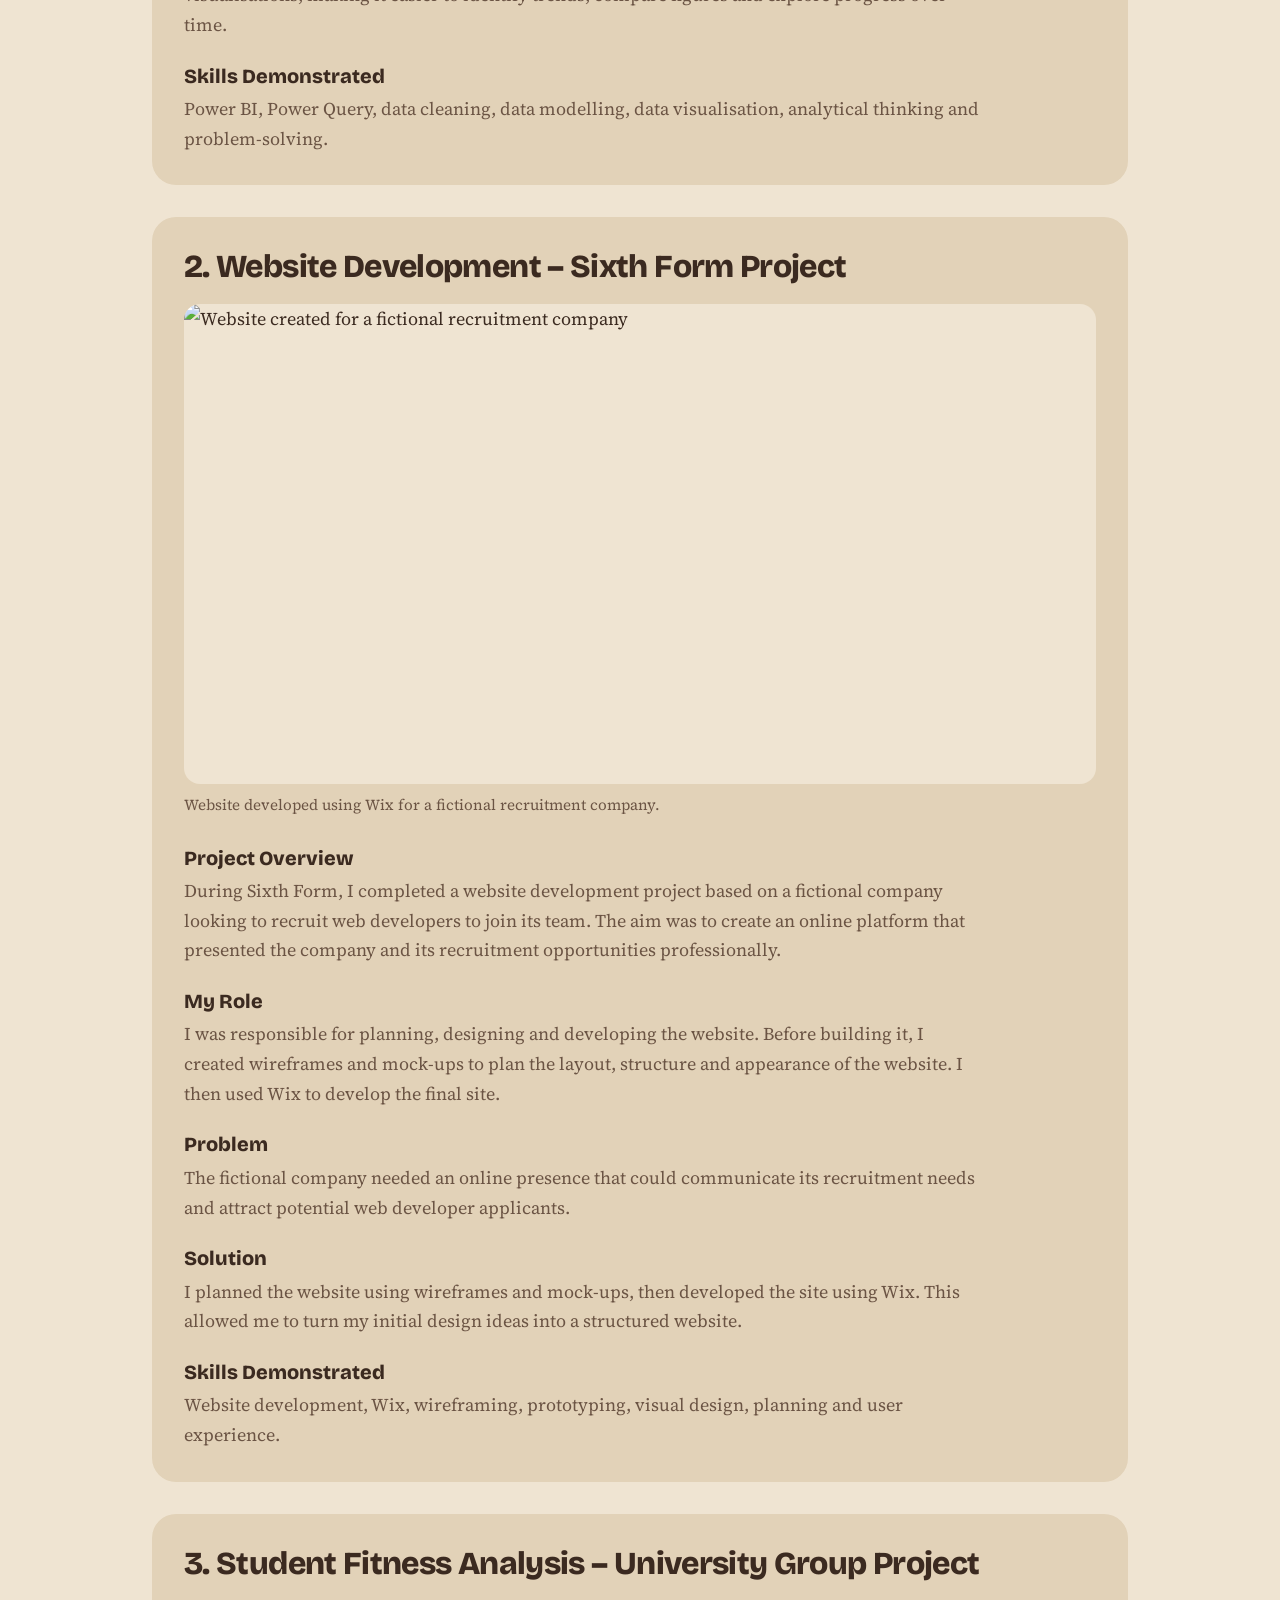
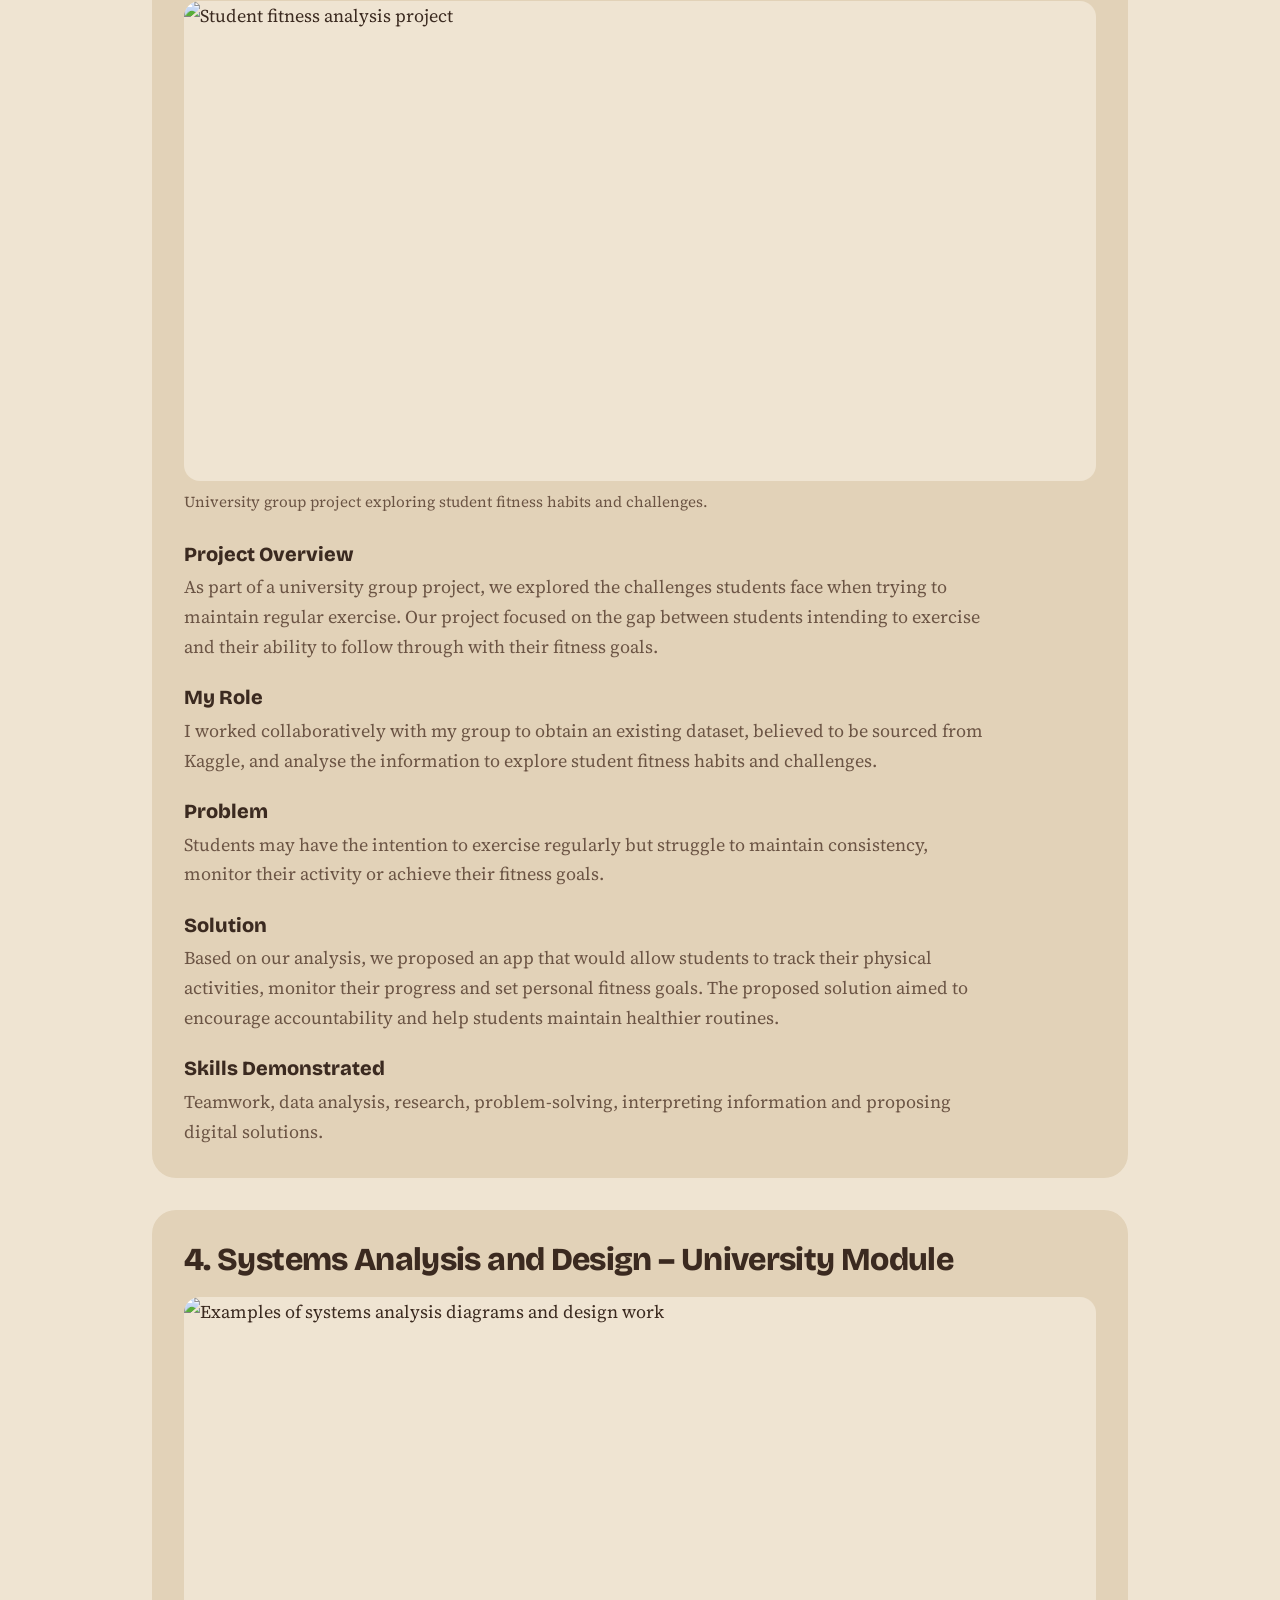
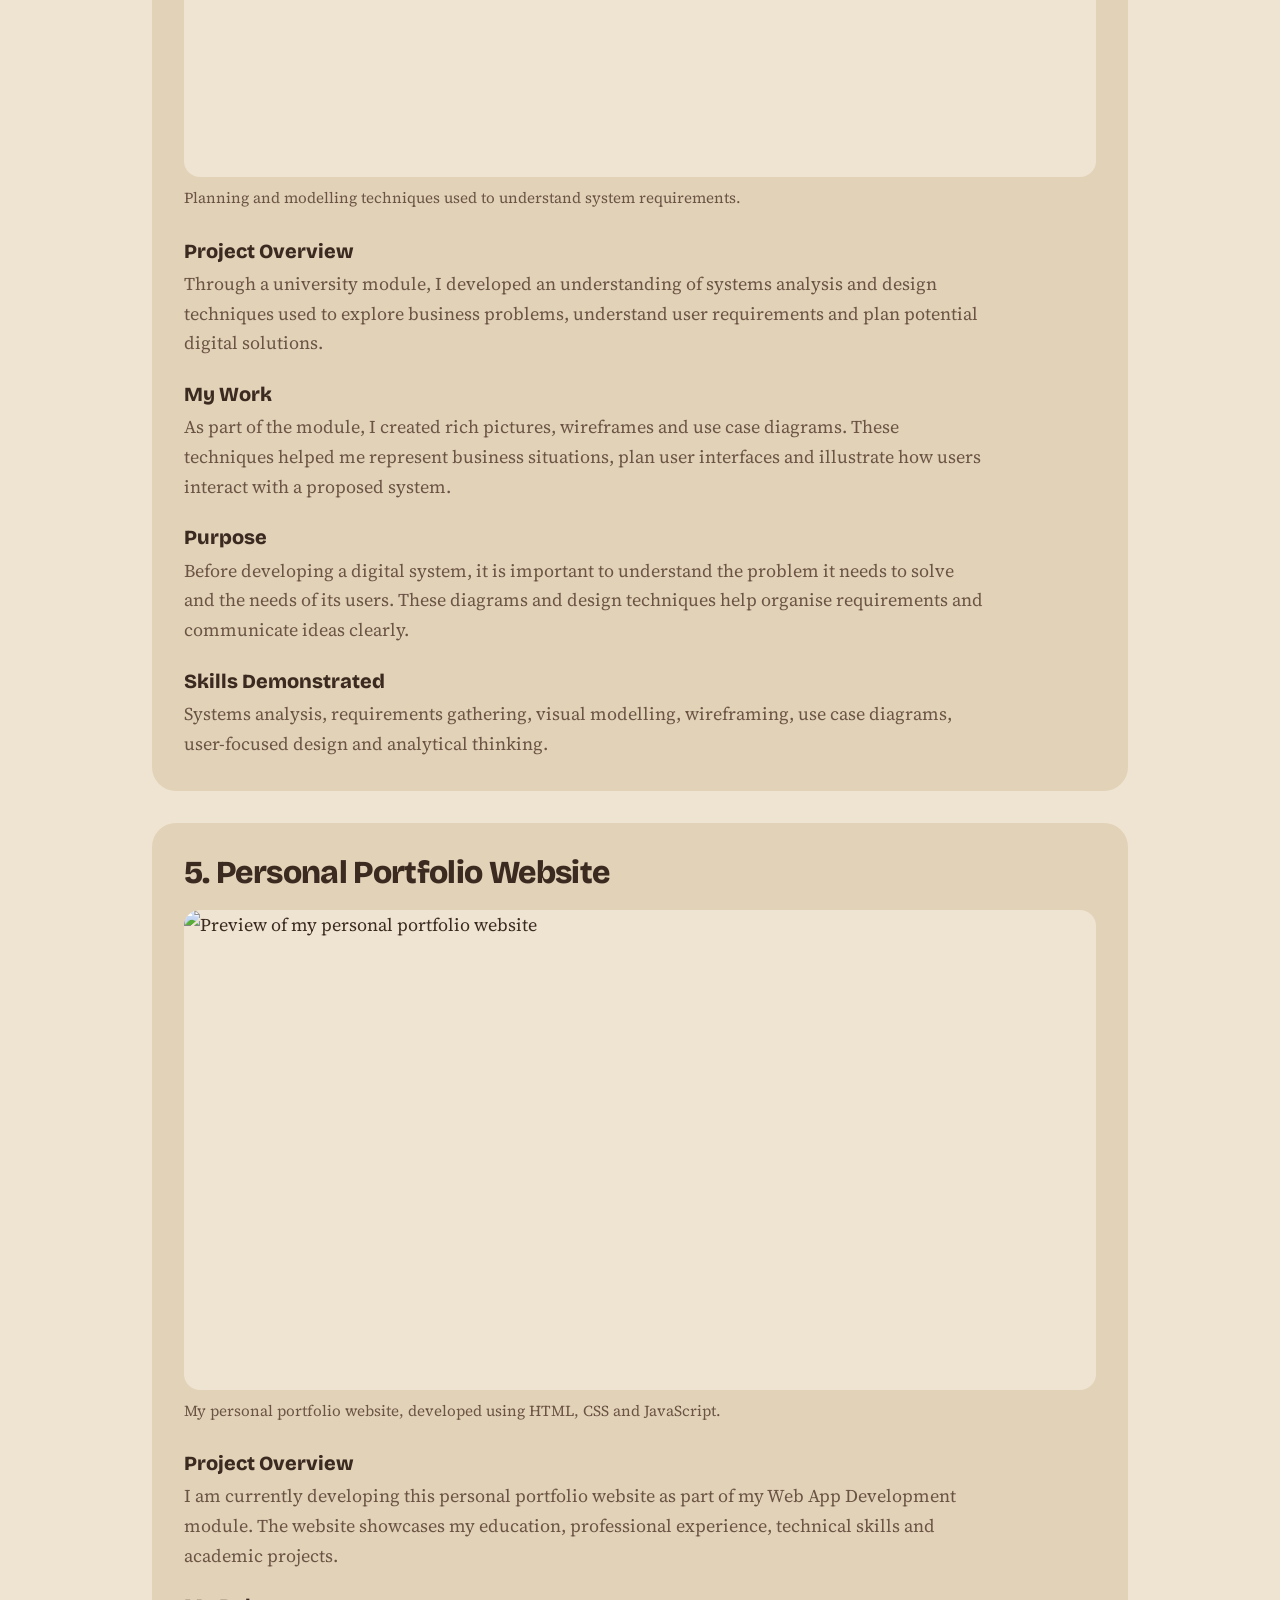
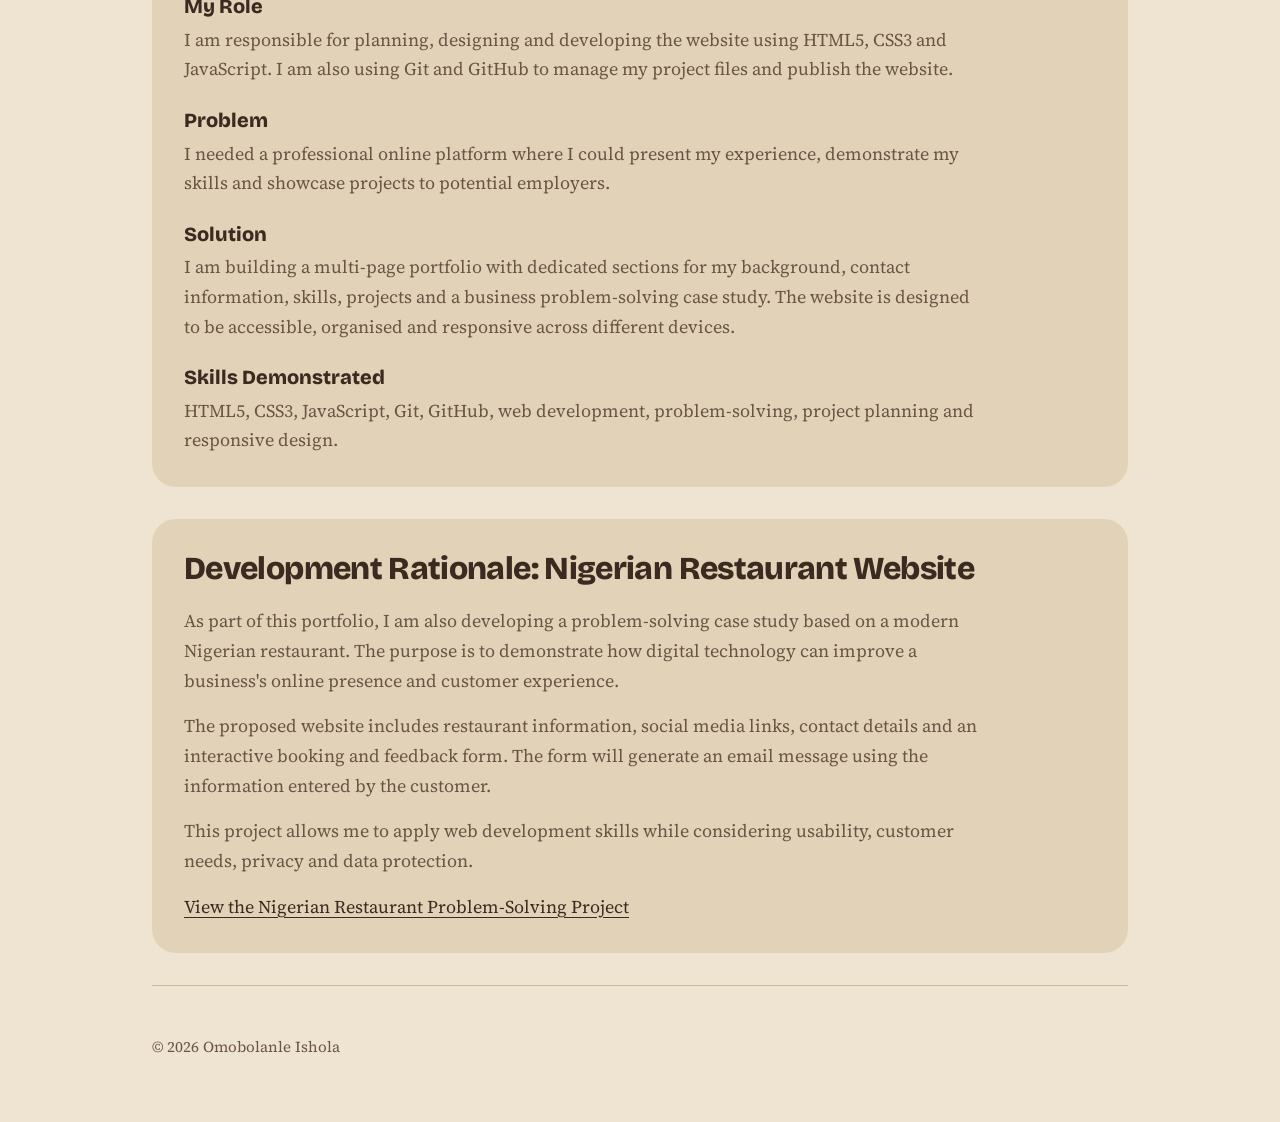
==== commit 571fbe19: "commit" ====
--- a/business-showcase.html
+++ b/business-showcase.html
@@ -22,8 +22,8 @@
         <a href="index.html">Home</a>
         <a href="skills.html">Skills</a>
         <a href="business-showcase.html" aria-current="page">Showcase</a>
+        <a href="contact.html">Contact</a>
         <a href="problem-solving.html">Problem-Solving</a>
-        <a href="contact.html">Contact</a>
       </nav>
     </header>
 
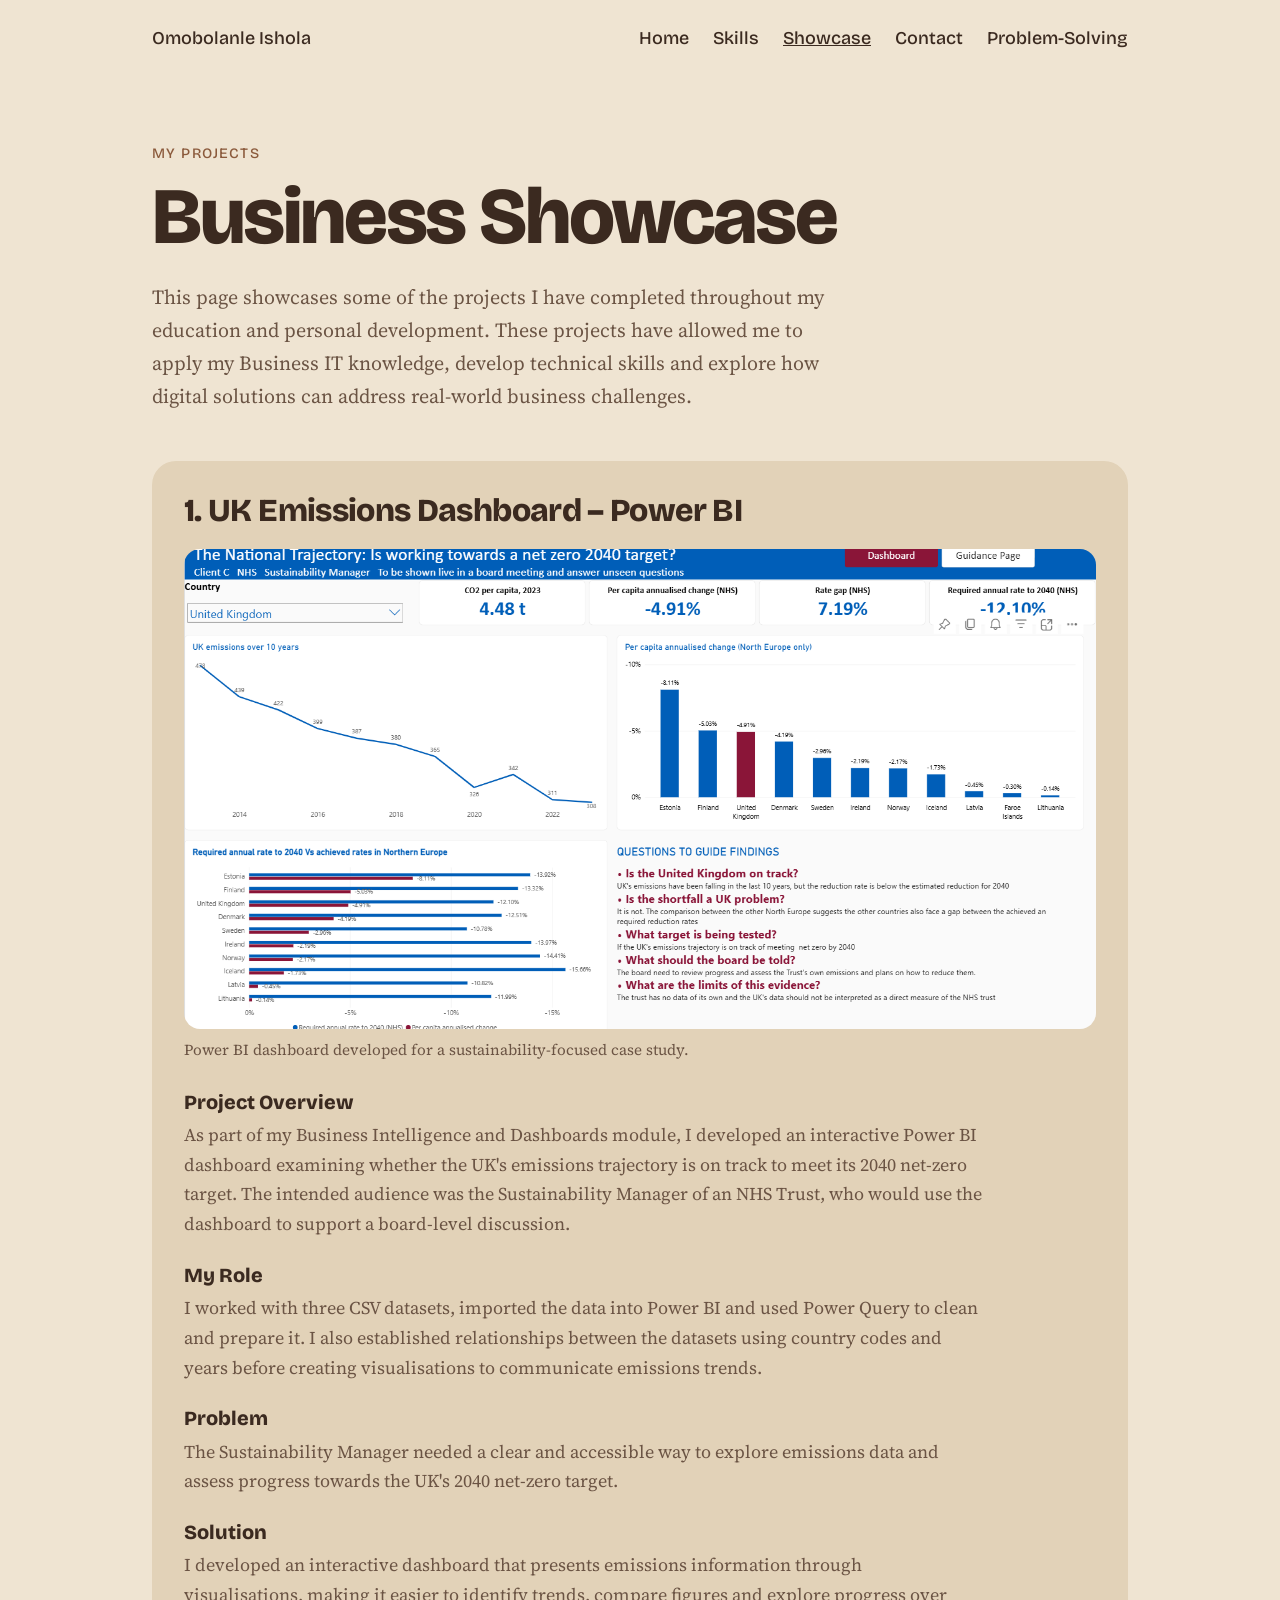
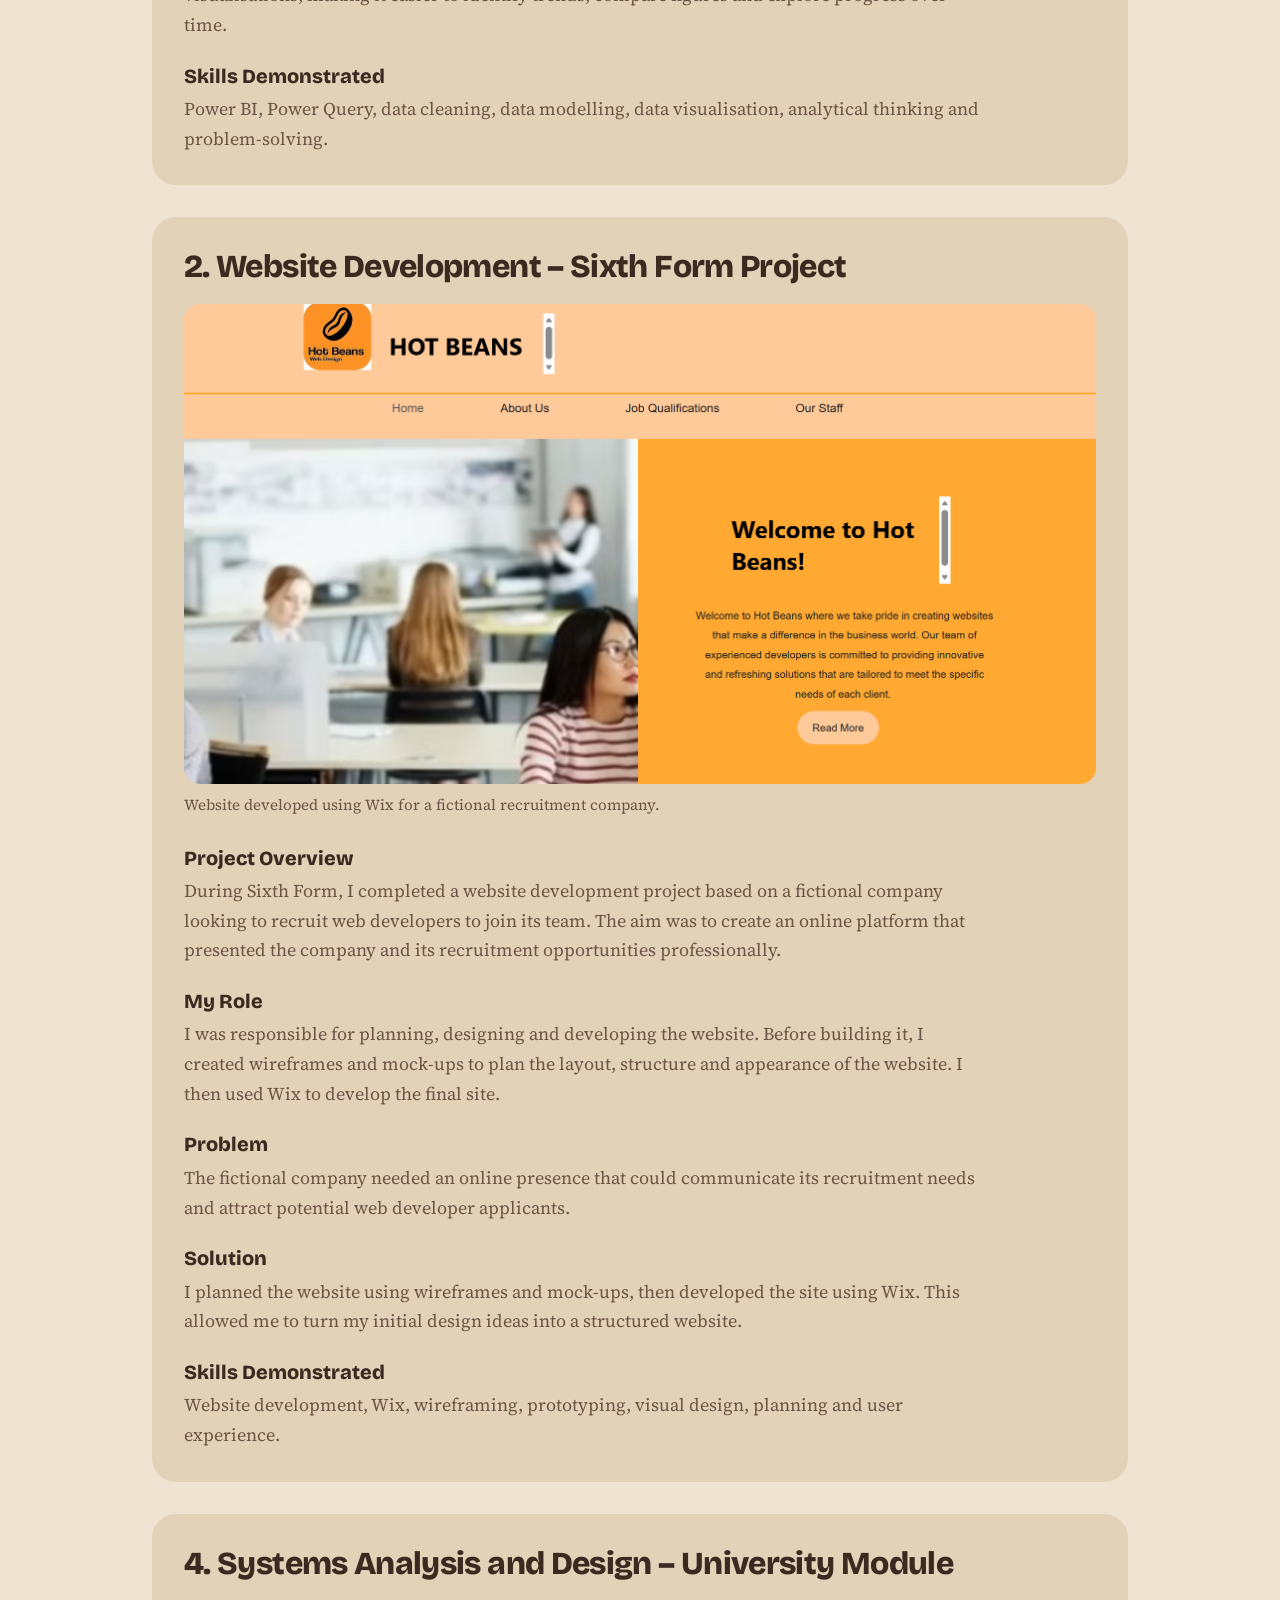
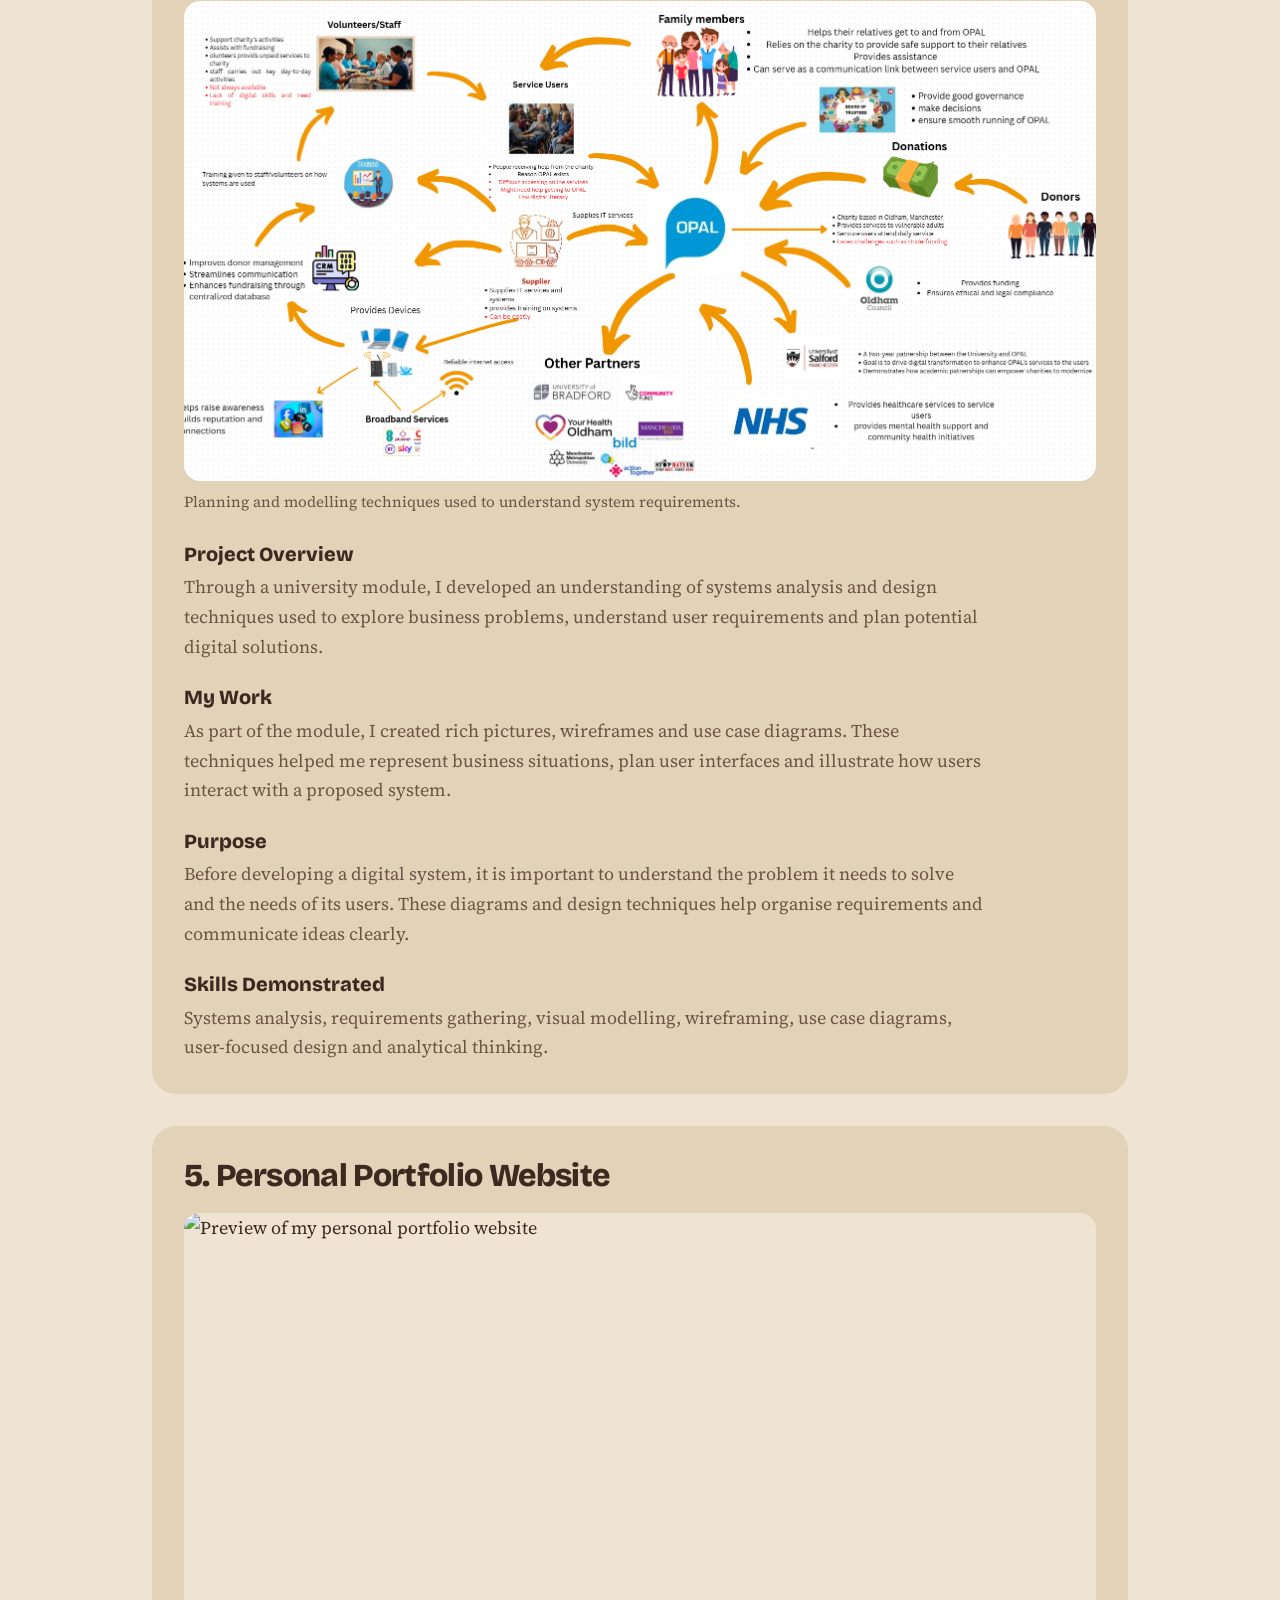
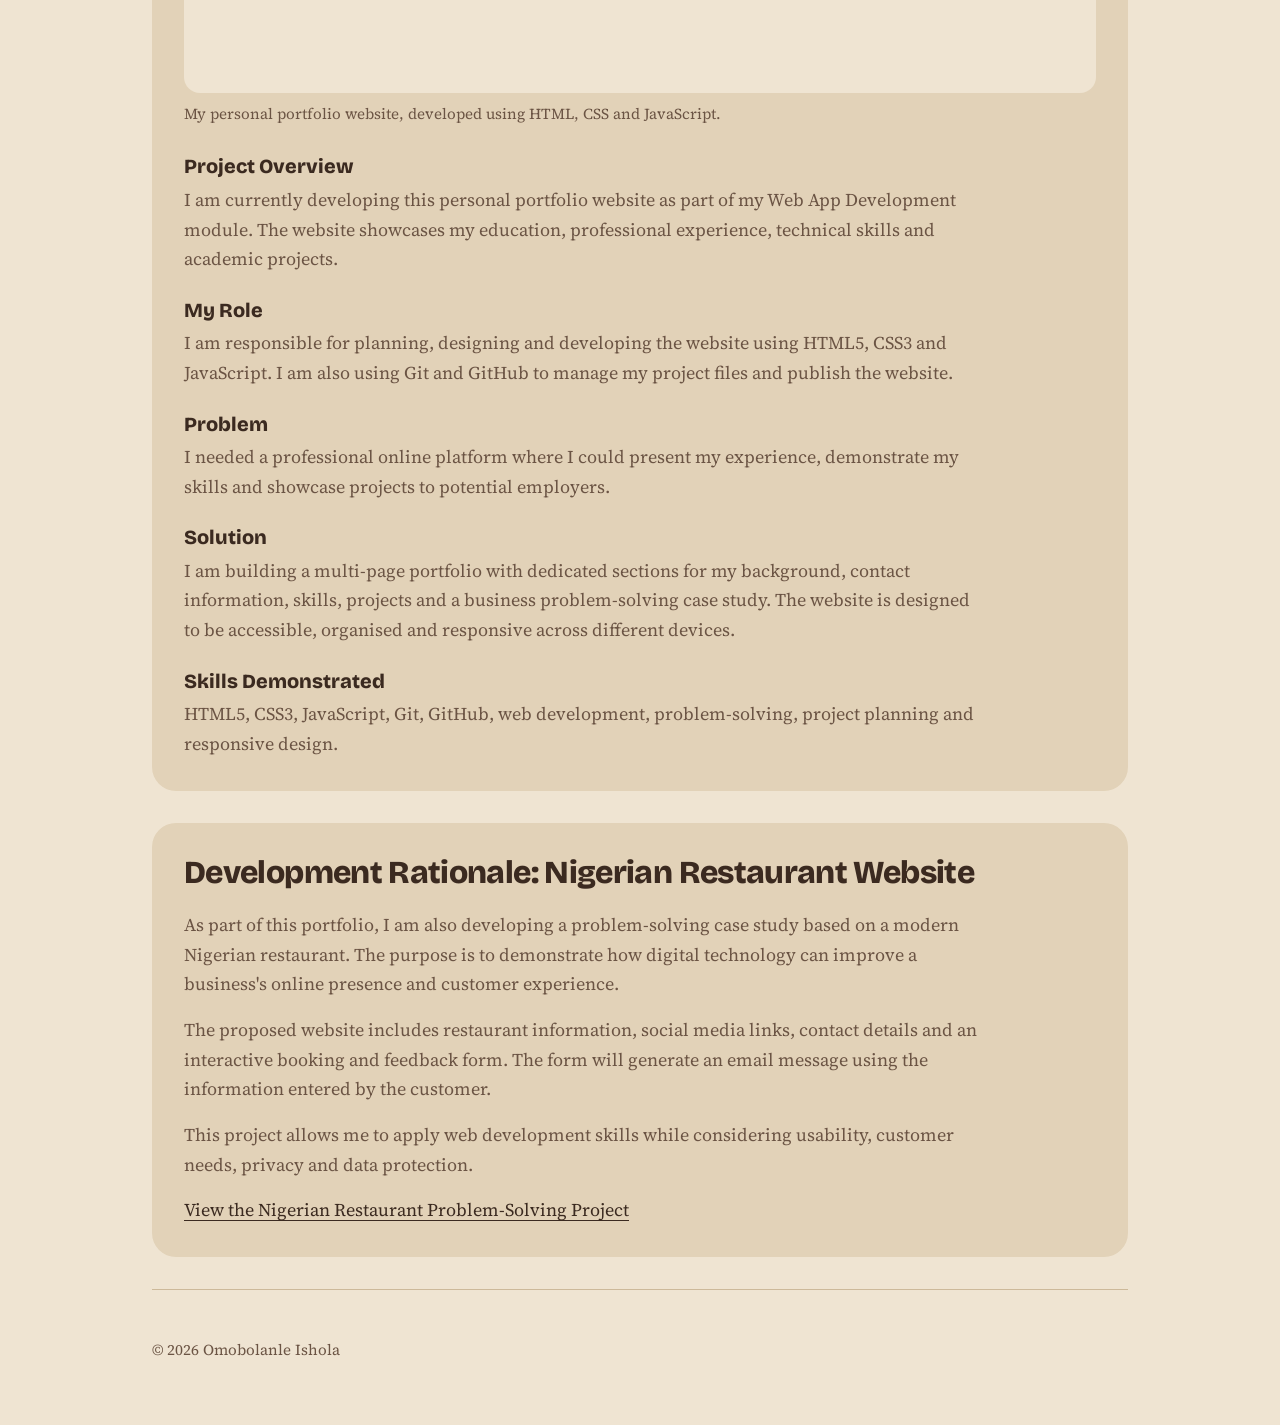
==== commit 46693553: "commit" ====
--- a/business-showcase.html
+++ b/business-showcase.html
@@ -46,7 +46,7 @@
             <h2>1. UK Emissions Dashboard – Power BI</h2>
 
             <figure>
-                <img src="images/emissions-dashboard.png"
+                <img src="images/Dashboard.jpg.png"
                      alt="Power BI dashboard showing UK emissions trends">
                 <figcaption>Power BI dashboard developed for a sustainability-focused case study.</figcaption>
             </figure>
@@ -98,7 +98,7 @@
             <h2>2. Website Development – Sixth Form Project</h2>
 
             <figure>
-                <img src="images/wix-website.png"
+                <img src="images/hotbeans.jpg.png"
                      alt="Website created for a fictional recruitment company">
                 <figcaption>Website developed using Wix for a fictional recruitment company.</figcaption>
             </figure>
@@ -141,64 +141,12 @@
             </p>
         </section>
 
-
-        <!-- PROJECT 3: STUDENT FITNESS ANALYSIS -->
-        <section class="project-card">
-            <h2>3. Student Fitness Analysis – University Group Project</h2>
-
-            <figure>
-                <img src="images/student-fitness-project.png"
-                     alt="Student fitness analysis project">
-                <figcaption>University group project exploring student fitness habits and challenges.</figcaption>
-            </figure>
-
-            <h3>Project Overview</h3>
-            <p>
-                As part of a university group project, we explored the
-                challenges students face when trying to maintain regular
-                exercise. Our project focused on the gap between students
-                intending to exercise and their ability to follow through
-                with their fitness goals.
-            </p>
-
-            <h3>My Role</h3>
-            <p>
-                I worked collaboratively with my group to obtain an
-                existing dataset, believed to be sourced from Kaggle,
-                and analyse the information to explore student fitness
-                habits and challenges.
-            </p>
-
-            <h3>Problem</h3>
-            <p>
-                Students may have the intention to exercise regularly
-                but struggle to maintain consistency, monitor their
-                activity or achieve their fitness goals.
-            </p>
-
-            <h3>Solution</h3>
-            <p>
-                Based on our analysis, we proposed an app that would
-                allow students to track their physical activities,
-                monitor their progress and set personal fitness goals.
-                The proposed solution aimed to encourage accountability
-                and help students maintain healthier routines.
-            </p>
-
-            <h3>Skills Demonstrated</h3>
-            <p>
-                Teamwork, data analysis, research, problem-solving,
-                interpreting information and proposing digital solutions.
-            </p>
-        </section>
-
-
-        <!-- PROJECT 4: SYSTEMS ANALYSIS AND DESIGN -->
+        <!-- PROJECT 3: SYSTEMS ANALYSIS AND DESIGN -->
         <section class="project-card">
             <h2>4. Systems Analysis and Design – University Module</h2>
 
             <figure>
-                <img src="images/systems-analysis.png"
+                <img src="images/richpicture.jpg.png"
                      alt="Examples of systems analysis diagrams and design work">
                 <figcaption>Planning and modelling techniques used to understand system requirements.</figcaption>
             </figure>
@@ -236,7 +184,7 @@
         </section>
 
 
-        <!-- PROJECT 5: PERSONAL PORTFOLIO -->
+        <!-- PROJECT 4: PERSONAL PORTFOLIO -->
         <section class="project-card">
             <h2>5. Personal Portfolio Website</h2>
 
--- a/css/style.css
+++ b/css/style.css
@@ -531,21 +531,24 @@
 }
 .hero p { max-width: 34rem; margin: 0 0 2rem; color: var(--muted); font-size: 1.25rem; }
 
-/* Portrait: brown circle behind a rounded photo */
-.portrait { position: relative; height: 0; padding-bottom: 100%; }
-.portrait::before {
-  content: "";
-  position: absolute;
-  top: 0; left: 0; right: 0; bottom: 0;
-  background: var(--accent);
-  border-radius: 50%;
-}
+/* Portrait: photo cropped into a circle with a brown border */
 .portrait img {
   position: absolute;
-  top: 8%; left: 8%;
-  width: 86%; height: 86%;
+  top: 0; left: 0;
+  width: 100%; height: 100%;
   object-fit: cover;
-  border-radius: 1.5rem;
+  object-position: center top;  /* keeps faces in frame; change if your head is cut off */
+  border-radius: 50%;
+  border: 6px solid var(--accent);
+}
+.portrait img {
+  position: absolute;
+  top: 0; left: 0;
+  width: 100%; height: 100%;
+  object-fit: cover;
+  object-position: center top;  /* keeps faces in frame; change if your head is cut off */
+  border-radius: 50%;
+  border: 6px solid var(--accent);
 }
 
 /* ---------- 5. Buttons ---------- */
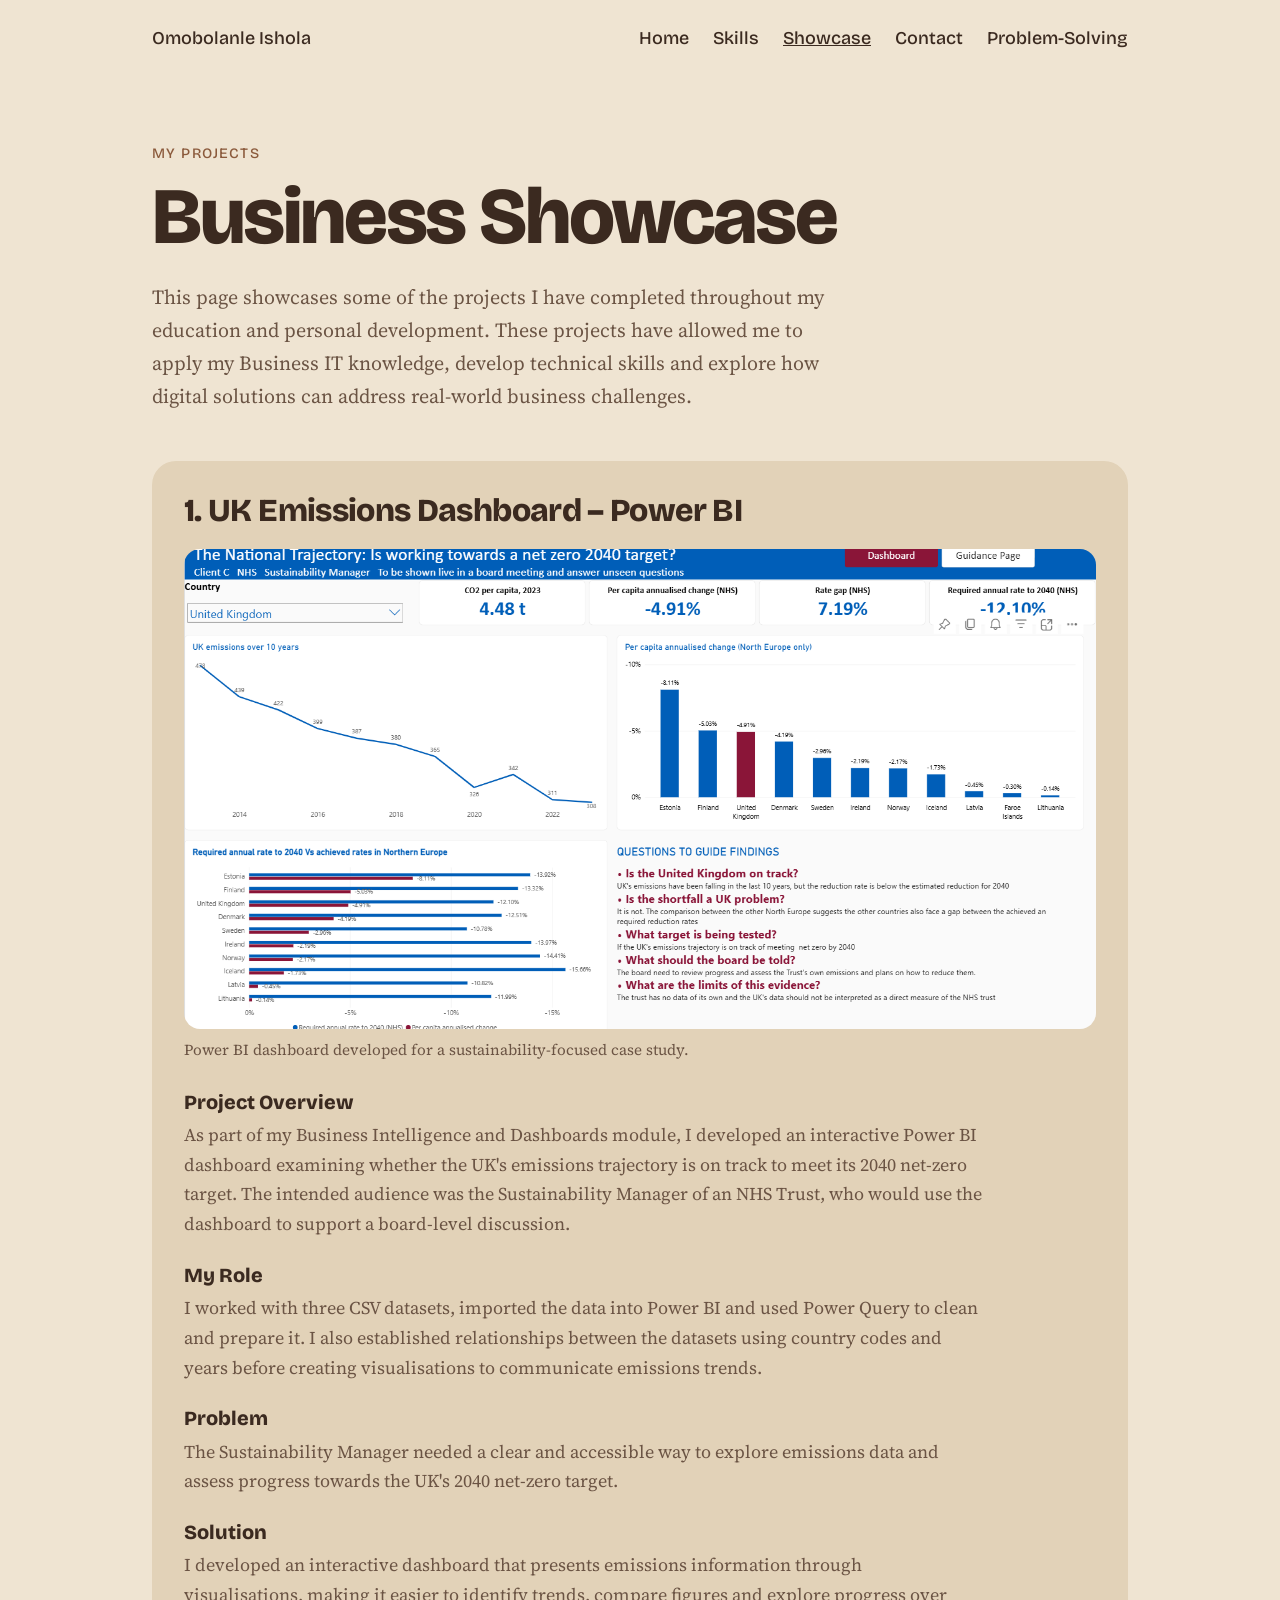
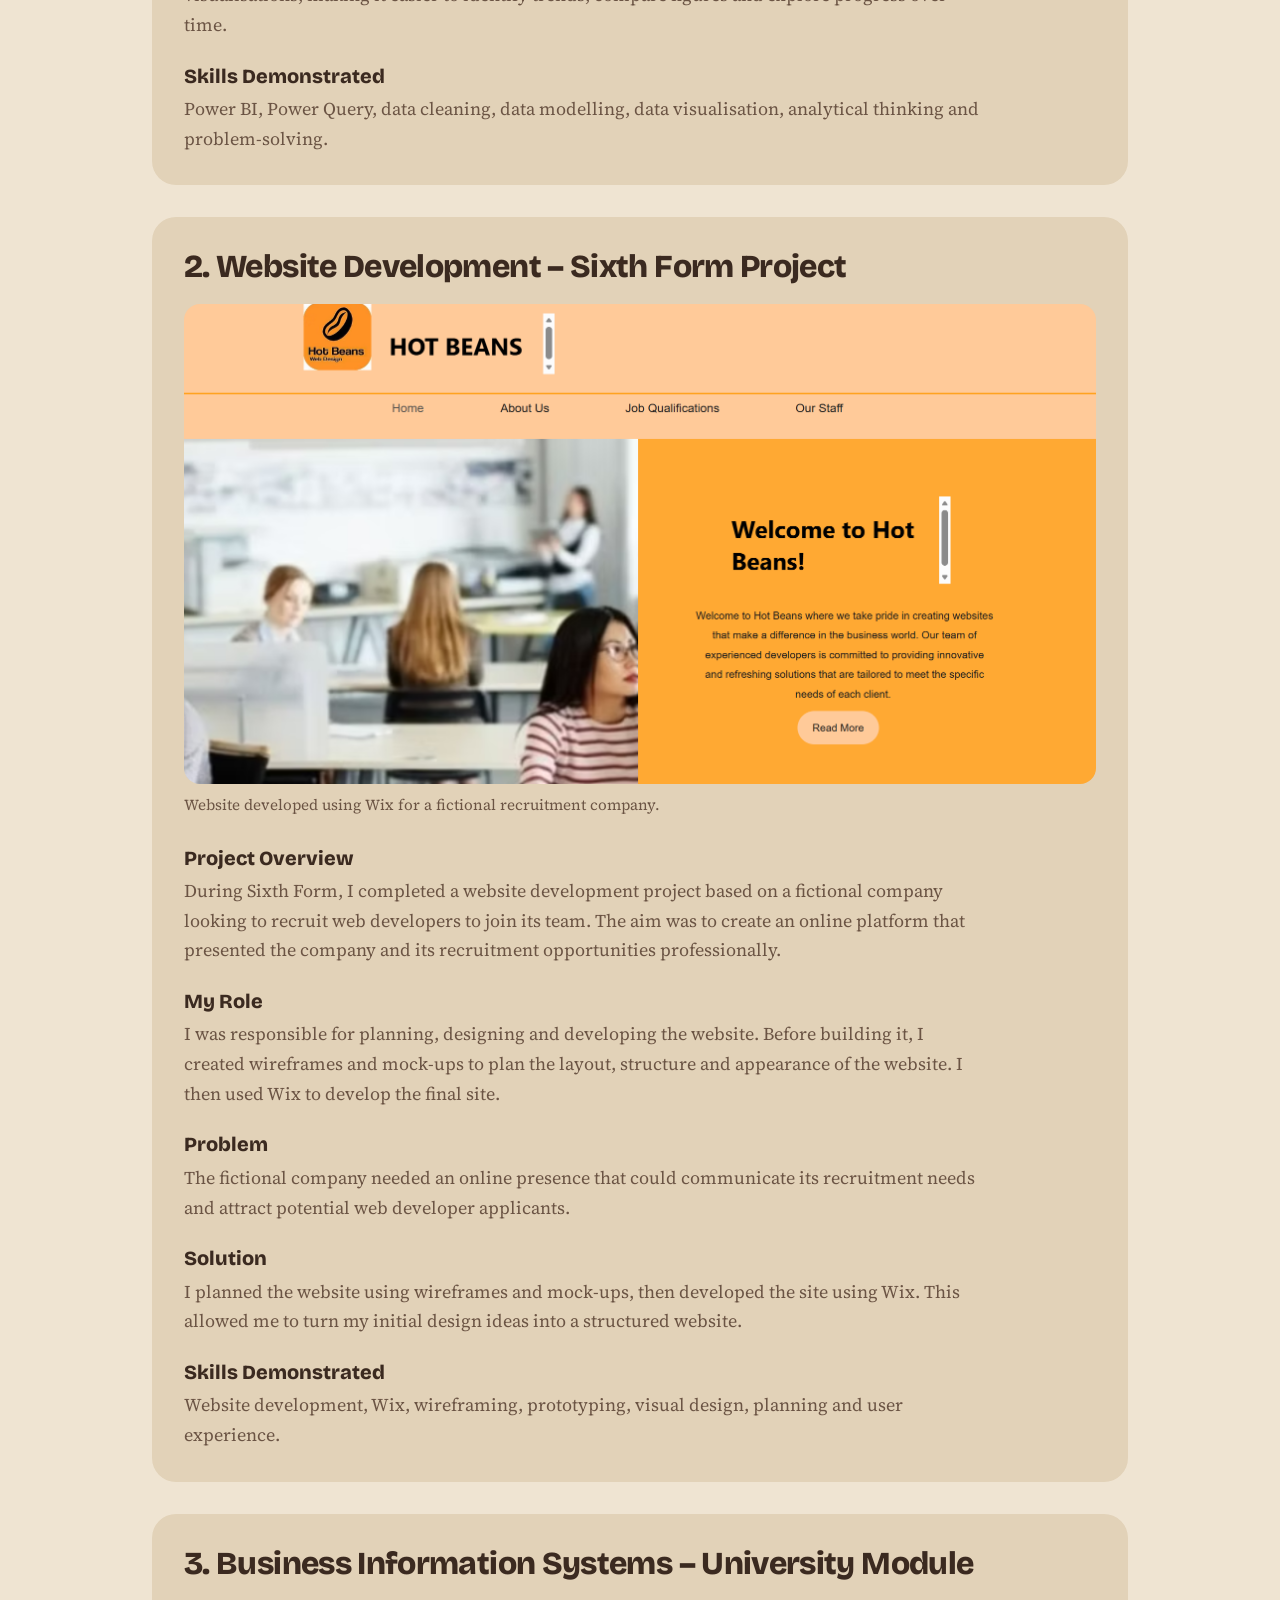
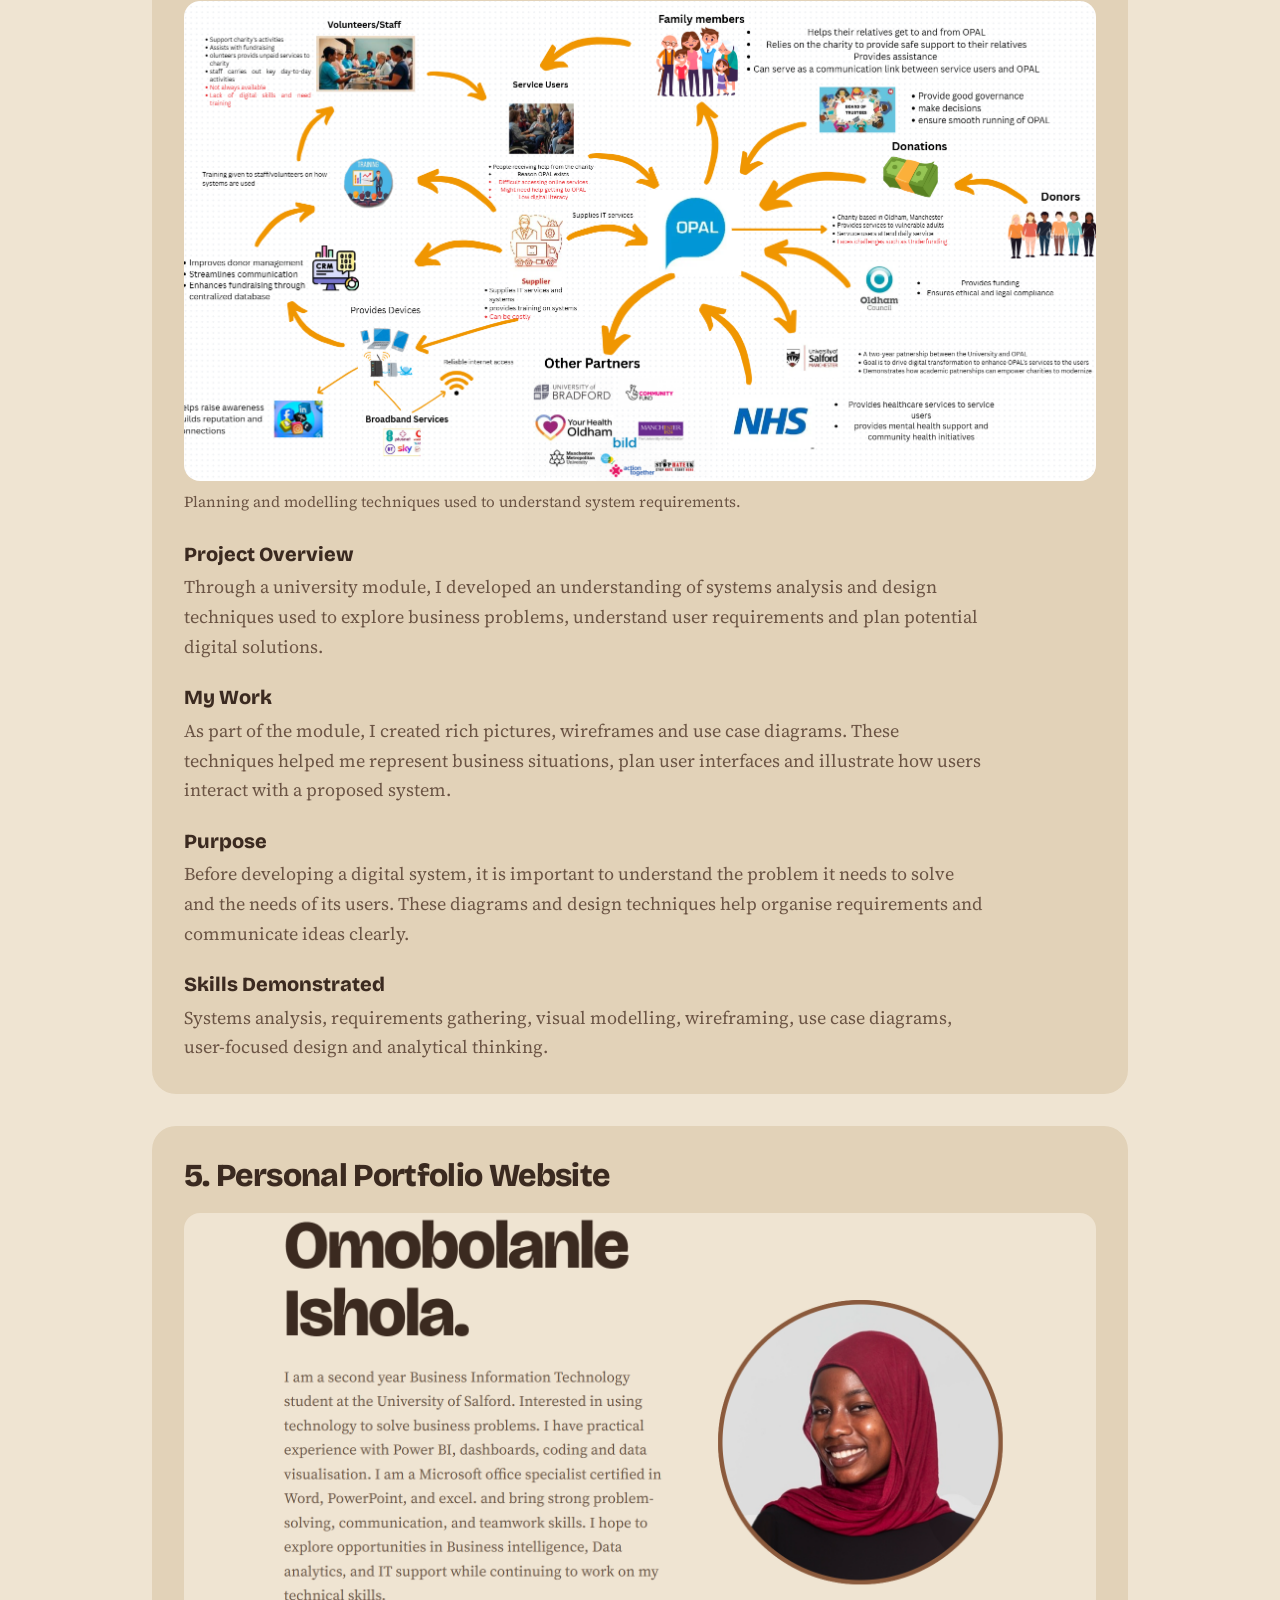
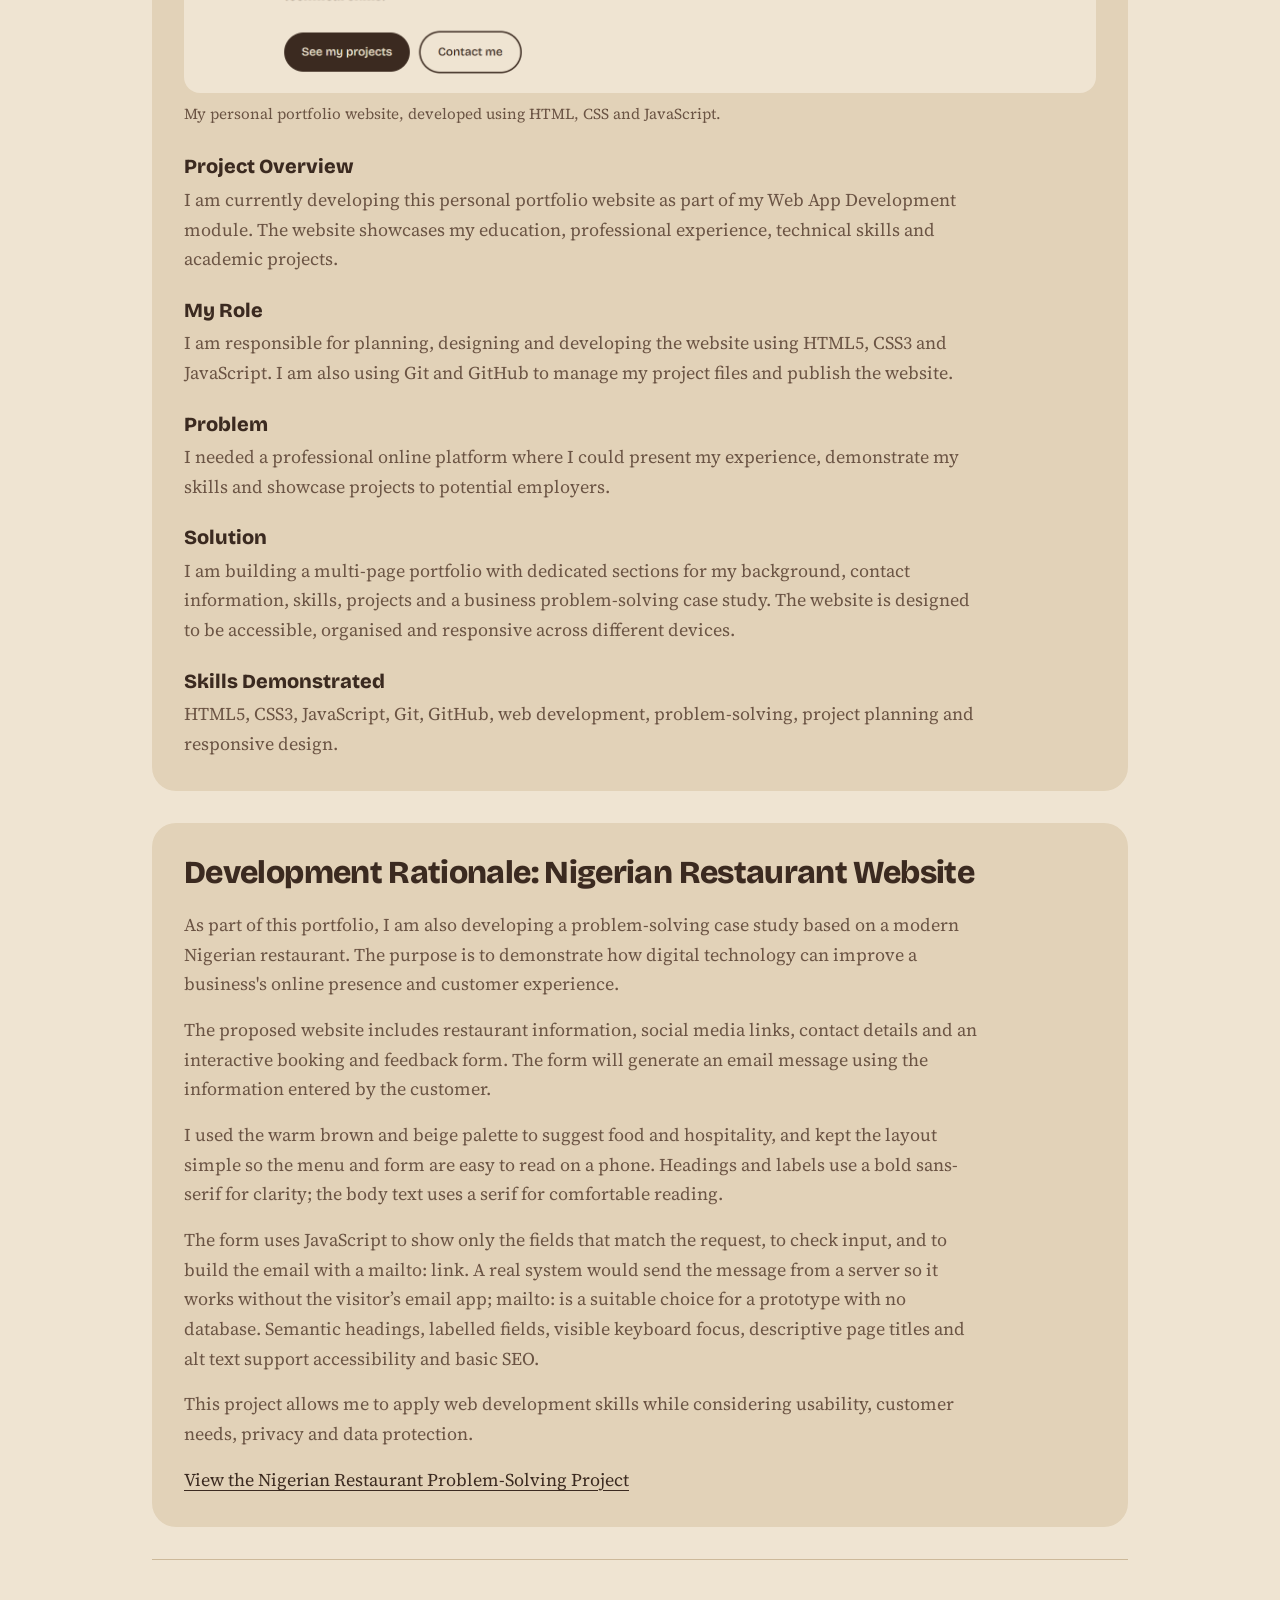
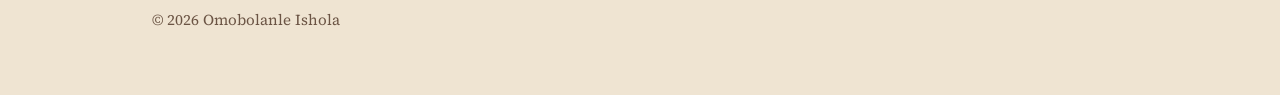
==== commit a2612f8e: "commit" ====
--- a/business-showcase.html
+++ b/business-showcase.html
@@ -143,7 +143,7 @@
 
         <!-- PROJECT 3: SYSTEMS ANALYSIS AND DESIGN -->
         <section class="project-card">
-            <h2>4. Systems Analysis and Design – University Module</h2>
+            <h2>3. Business Information Systems – University Module</h2>
 
             <figure>
                 <img src="images/richpicture.jpg.png"
@@ -184,12 +184,12 @@
         </section>
 
 
-        <!-- PROJECT 4: PERSONAL PORTFOLIO -->
+        <!-- PROJECT 3: PERSONAL PORTFOLIO -->
         <section class="project-card">
             <h2>5. Personal Portfolio Website</h2>
 
             <figure>
-                <img src="images/portfolio-website.png"
+                <img src="images/website.png.png"
                      alt="Preview of my personal portfolio website">
                 <figcaption>My personal portfolio website, developed using HTML, CSS and JavaScript.</figcaption>
             </figure>
@@ -253,7 +253,10 @@
                 an email message using the information entered by
                 the customer.
             </p>
-
+                  <!-- Short explanation of design choices -->
+
+            <p>I used the warm brown and beige palette to suggest food and hospitality, and kept the layout simple so the menu and form are easy to read on a phone. Headings and labels use a bold sans-serif for clarity; the body text uses a serif for comfortable reading.</p>
+            <p>The form uses JavaScript to show only the fields that match the request, to check input, and to build the email with a mailto: link. A real system would send the message from a server so it works without the visitor’s email app; mailto: is a suitable choice for a prototype with no database. Semantic headings, labelled fields, visible keyboard focus, descriptive page titles and alt text support accessibility and basic SEO.</p>
             <p>
                 This project allows me to apply web development skills
                 while considering usability, customer needs, privacy
--- a/css/style.css
+++ b/css/style.css
@@ -193,6 +193,20 @@
 .preview { background: var(--bg); border-radius: 0.5rem; padding: 1rem; white-space: pre-wrap; font-size: 0.95rem; margin-top: 1.25rem; }
 button.btn { border: 0; cursor: pointer; }
 
+/* Meal photo notice on the Problem-Solving page */
+.meal-photo-notice {
+  width: min(32rem, calc(100% - 2rem));
+  padding: 2rem;
+  color: var(--ink);
+  background: var(--bg);
+  border: 2px solid var(--line);
+  border-radius: 1rem;
+}
+.meal-photo-notice::backdrop { background: rgb(0 0 0 / 55%); }
+.meal-photo-notice h2 { margin-bottom: 1rem; }
+.meal-photo-notice p { margin: 0 0 1.5rem; }
+.meal-photo-notice button:focus-visible { outline: 3px solid var(--accent); outline-offset: 3px; }
+
 /* Cookie reminder banner */
 .cookie-banner { position: fixed; left: 0; right: 0; bottom: 0; background: var(--ink); color: var(--bg); padding: 1rem 1.5rem; z-index: 10; }
 .cookie-banner .inner { max-width: 64rem; margin: 0 auto; display: flex; flex-wrap: wrap; gap: 1rem; align-items: center; justify-content: space-between; }
